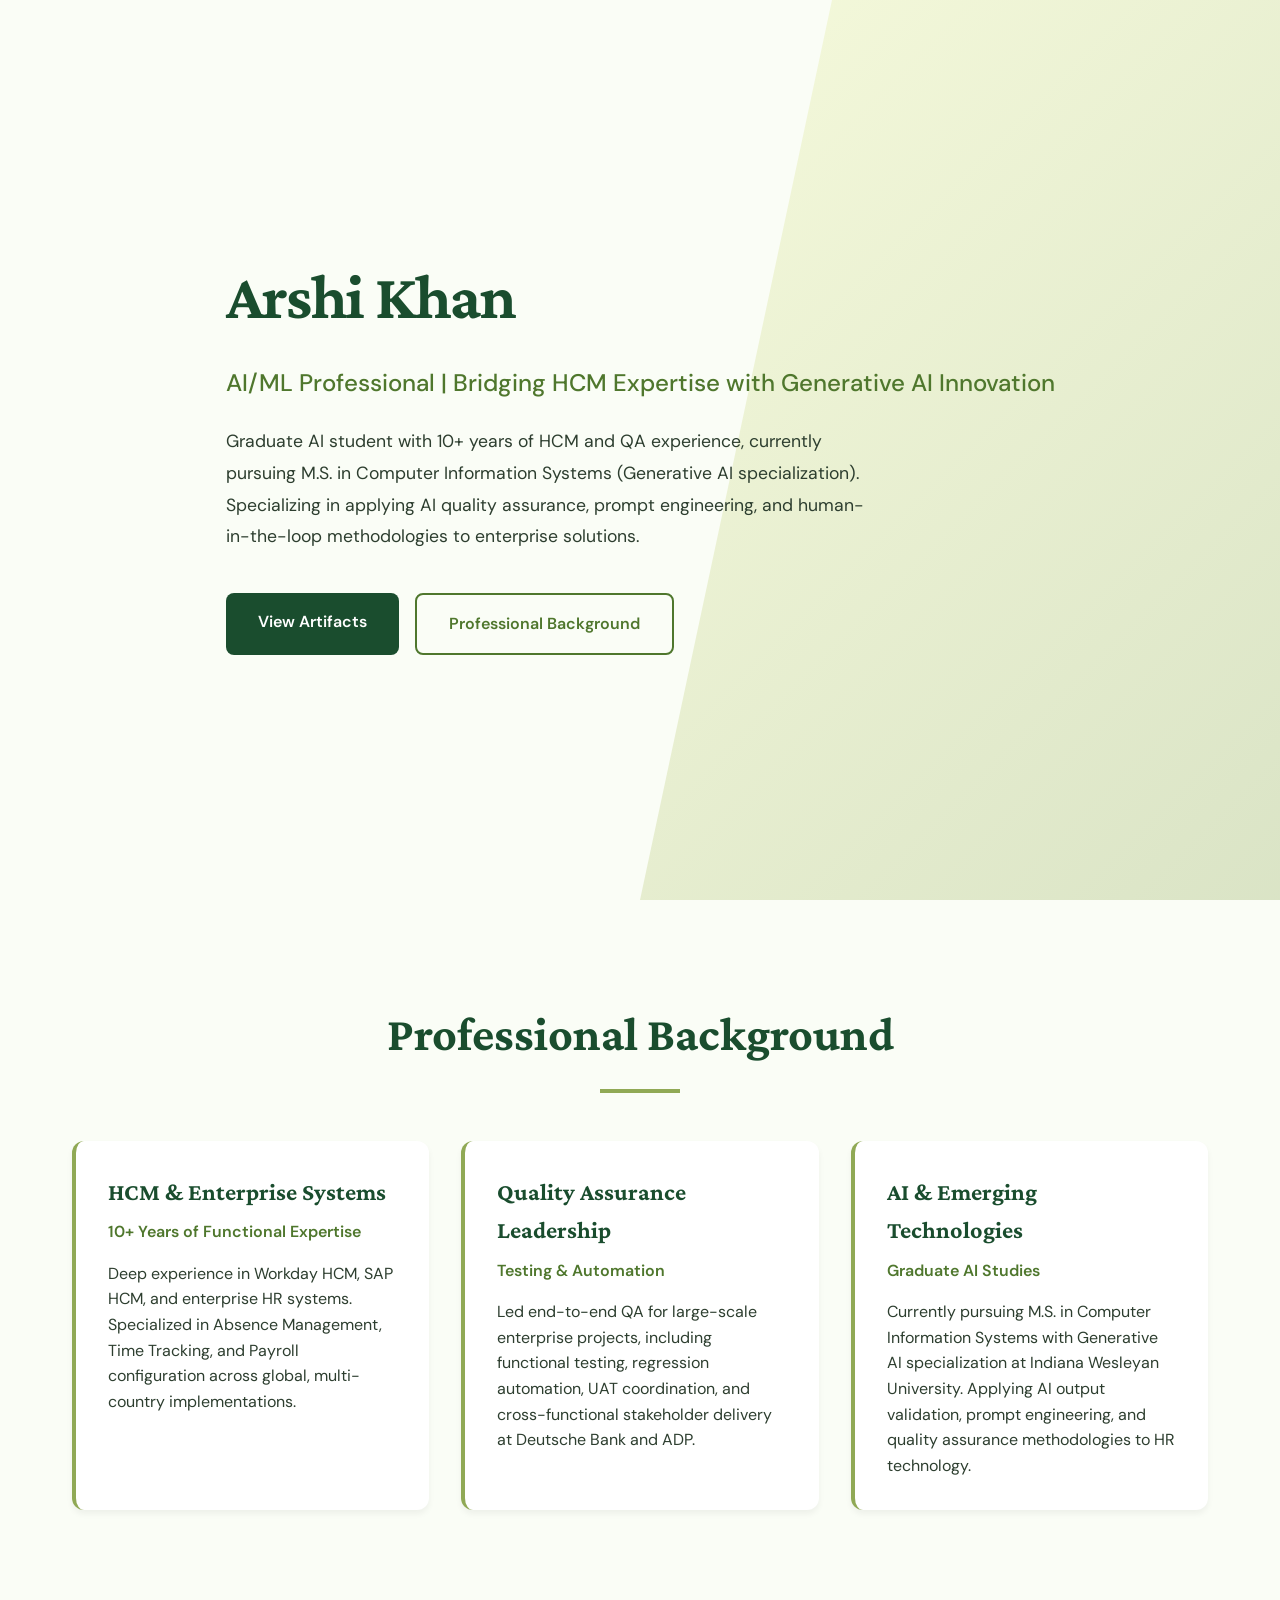
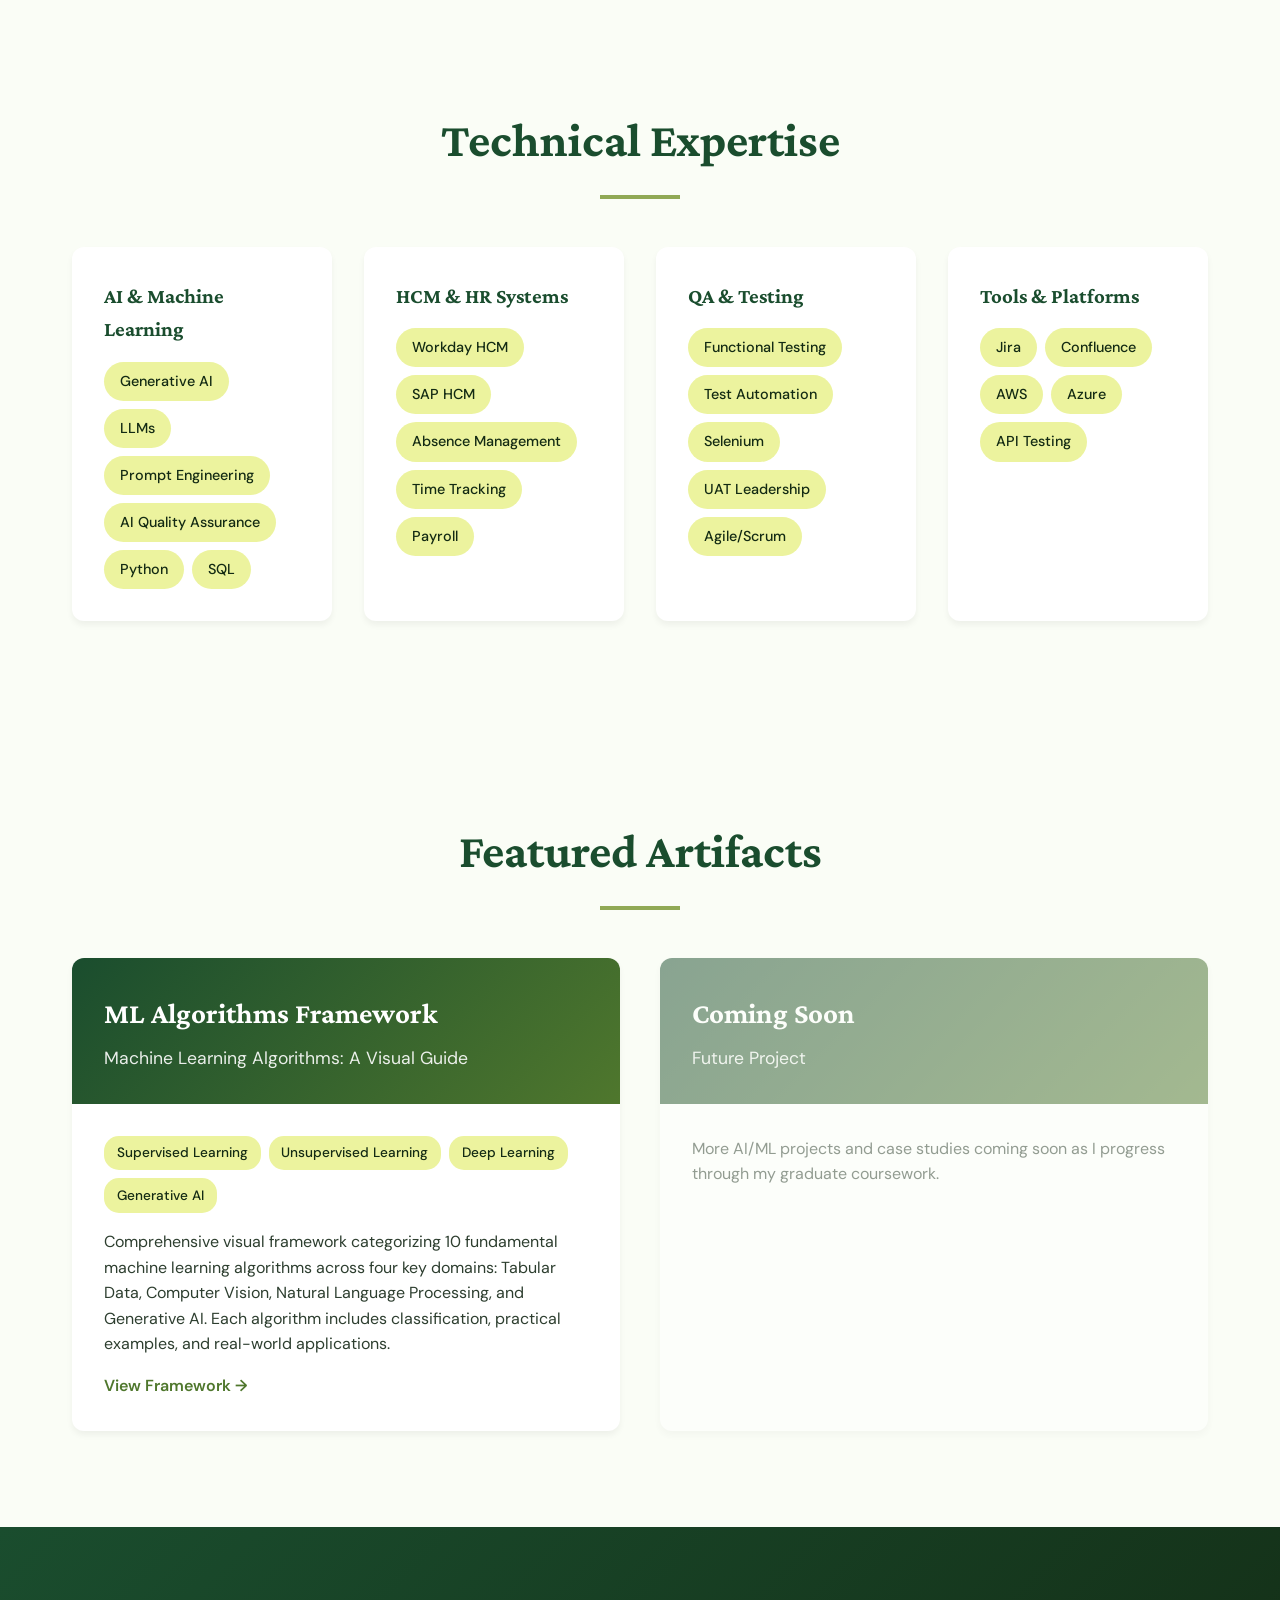
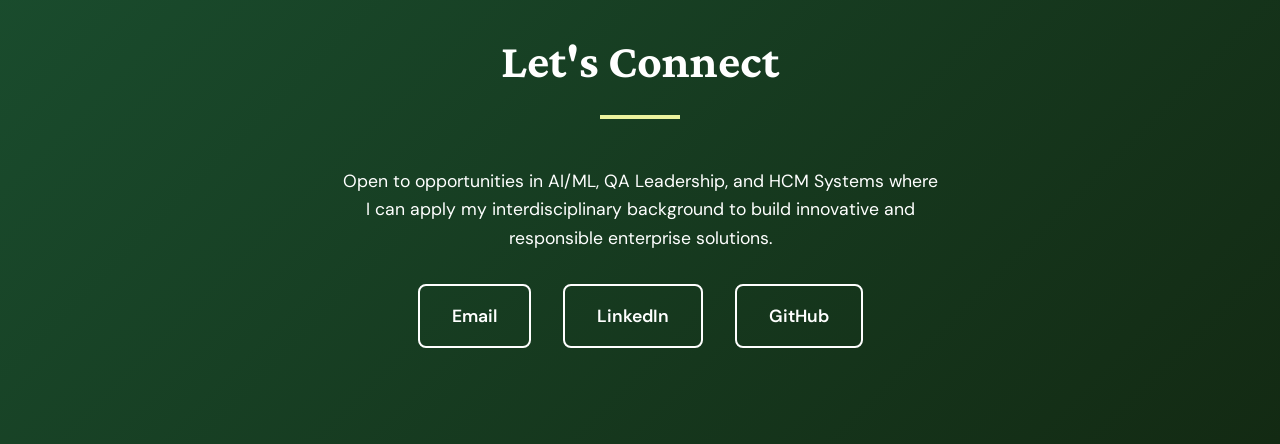
==== index.html @ 98764f80 "Add files via upload" ====
<!DOCTYPE html>
<html lang="en">
<head>
    <meta charset="UTF-8">
    <meta name="viewport" content="width=device-width, initial-scale=1.0">
    <title>Arshi Khan - AI/ML Portfolio</title>
    <link href="https://fonts.googleapis.com/css2?family=Crimson+Pro:wght@400;600;700&family=DM+Sans:wght@400;500;700&display=swap" rel="stylesheet">
    <style>
        * {
            margin: 0;
            padding: 0;
            box-sizing: border-box;
        }

        :root {
            --primary: #1a4d2e;
            --secondary: #4f772d;
            --accent: #90a955;
            --light: #ecf39e;
            --dark: #132a13;
            --text: #2d3e2f;
            --bg: #fafdf6;
        }

        body {
            font-family: 'DM Sans', sans-serif;
            background: var(--bg);
            color: var(--text);
            line-height: 1.6;
        }

        .container {
            max-width: 1200px;
            margin: 0 auto;
            padding: 0 2rem;
        }

        /* Hero Section */
        .hero {
            min-height: 100vh;
            display: flex;
            align-items: center;
            position: relative;
            overflow: hidden;
        }

        .hero::before {
            content: '';
            position: absolute;
            top: 0;
            right: 0;
            width: 50%;
            height: 100%;
            background: linear-gradient(135deg, var(--light) 0%, var(--accent) 100%);
            opacity: 0.3;
            z-index: 0;
            clip-path: polygon(30% 0%, 100% 0%, 100% 100%, 0% 100%);
        }

        .hero-content {
            position: relative;
            z-index: 1;
            animation: fadeInUp 1s ease-out;
        }

        @keyframes fadeInUp {
            from {
                opacity: 0;
                transform: translateY(30px);
            }
            to {
                opacity: 1;
                transform: translateY(0);
            }
        }

        h1 {
            font-family: 'Crimson Pro', serif;
            font-size: 4rem;
            font-weight: 700;
            color: var(--primary);
            margin-bottom: 1rem;
            letter-spacing: -0.02em;
        }

        .tagline {
            font-size: 1.5rem;
            color: var(--secondary);
            margin-bottom: 1.5rem;
            font-weight: 500;
        }

        .hero-description {
            font-size: 1.1rem;
            max-width: 650px;
            margin-bottom: 2.5rem;
            color: var(--text);
            line-height: 1.8;
        }

        .btn-group {
            display: flex;
            gap: 1rem;
            flex-wrap: wrap;
        }

        .btn {
            padding: 1rem 2rem;
            border: none;
            border-radius: 8px;
            font-size: 1rem;
            font-weight: 600;
            cursor: pointer;
            text-decoration: none;
            display: inline-block;
            transition: all 0.3s ease;
            font-family: 'DM Sans', sans-serif;
        }

        .btn-primary {
            background: var(--primary);
            color: white;
        }

        .btn-primary:hover {
            background: var(--dark);
            transform: translateY(-2px);
            box-shadow: 0 8px 20px rgba(26, 77, 46, 0.3);
        }

        .btn-secondary {
            background: transparent;
            border: 2px solid var(--secondary);
            color: var(--secondary);
        }

        .btn-secondary:hover {
            background: var(--secondary);
            color: white;
            transform: translateY(-2px);
        }

        /* Section Styles */
        section {
            padding: 6rem 0;
            animation: fadeIn 0.8s ease-out;
        }

        @keyframes fadeIn {
            from { opacity: 0; }
            to { opacity: 1; }
        }

        h2 {
            font-family: 'Crimson Pro', serif;
            font-size: 3rem;
            color: var(--primary);
            margin-bottom: 3rem;
            text-align: center;
            position: relative;
        }

        h2::after {
            content: '';
            display: block;
            width: 80px;
            height: 4px;
            background: var(--accent);
            margin: 1rem auto 0;
        }

        /* Professional Background */
        .background-grid {
            display: grid;
            grid-template-columns: repeat(auto-fit, minmax(300px, 1fr));
            gap: 2rem;
            margin-top: 3rem;
        }

        .background-card {
            background: white;
            padding: 2rem;
            border-radius: 12px;
            border-left: 4px solid var(--accent);
            transition: all 0.3s ease;
            box-shadow: 0 4px 6px rgba(0,0,0,0.05);
        }

        .background-card:hover {
            transform: translateY(-5px);
            box-shadow: 0 12px 24px rgba(0,0,0,0.1);
        }

        .background-card h3 {
            font-family: 'Crimson Pro', serif;
            font-size: 1.5rem;
            color: var(--primary);
            margin-bottom: 0.5rem;
        }

        .background-card .subtitle {
            color: var(--secondary);
            font-weight: 600;
            margin-bottom: 1rem;
        }

        /* Technical Expertise */
        .skills-container {
            display: grid;
            grid-template-columns: repeat(auto-fit, minmax(250px, 1fr));
            gap: 2rem;
            margin-top: 3rem;
        }

        .skill-category {
            background: white;
            padding: 2rem;
            border-radius: 12px;
            box-shadow: 0 4px 6px rgba(0,0,0,0.05);
        }

        .skill-category h4 {
            font-family: 'Crimson Pro', serif;
            color: var(--primary);
            font-size: 1.3rem;
            margin-bottom: 1rem;
        }

        .skill-tags {
            display: flex;
            flex-wrap: wrap;
            gap: 0.5rem;
        }

        .skill-tag {
            background: var(--light);
            color: var(--dark);
            padding: 0.5rem 1rem;
            border-radius: 20px;
            font-size: 0.9rem;
            font-weight: 500;
        }

        /* Featured Artifacts */
        .artifacts-grid {
            display: grid;
            grid-template-columns: repeat(auto-fit, minmax(350px, 1fr));
            gap: 2.5rem;
            margin-top: 3rem;
        }

        .artifact-card {
            background: white;
            border-radius: 12px;
            overflow: hidden;
            box-shadow: 0 4px 6px rgba(0,0,0,0.05);
            transition: all 0.3s ease;
        }

        .artifact-card:hover {
            transform: translateY(-8px);
            box-shadow: 0 16px 32px rgba(0,0,0,0.15);
        }

        .artifact-header {
            background: linear-gradient(135deg, var(--primary), var(--secondary));
            padding: 2rem;
            color: white;
        }

        .artifact-header h3 {
            font-family: 'Crimson Pro', serif;
            font-size: 1.8rem;
            margin-bottom: 0.5rem;
        }

        .artifact-subtitle {
            opacity: 0.9;
            font-size: 1.1rem;
        }

        .artifact-body {
            padding: 2rem;
        }

        .artifact-meta {
            display: flex;
            flex-wrap: wrap;
            gap: 0.5rem;
            margin-bottom: 1rem;
        }

        .meta-tag {
            background: var(--light);
            padding: 0.4rem 0.8rem;
            border-radius: 15px;
            font-size: 0.85rem;
            color: var(--dark);
            font-weight: 500;
        }

        .artifact-link {
            display: inline-block;
            margin-top: 1rem;
            color: var(--secondary);
            text-decoration: none;
            font-weight: 600;
            transition: all 0.3s ease;
        }

        .artifact-link:hover {
            color: var(--primary);
            transform: translateX(5px);
        }

        /* Contact Section */
        .contact {
            background: linear-gradient(135deg, var(--primary), var(--dark));
            color: white;
            text-align: center;
        }

        .contact h2 {
            color: white;
        }

        .contact h2::after {
            background: var(--light);
        }

        .contact-links {
            display: flex;
            justify-content: center;
            gap: 2rem;
            margin-top: 2rem;
            flex-wrap: wrap;
        }

        .contact-link {
            color: white;
            text-decoration: none;
            font-size: 1.1rem;
            padding: 1rem 2rem;
            border: 2px solid white;
            border-radius: 8px;
            transition: all 0.3s ease;
            font-weight: 600;
        }

        .contact-link:hover {
            background: white;
            color: var(--primary);
            transform: translateY(-3px);
        }

        /* Responsive */
        @media (max-width: 768px) {
            h1 {
                font-size: 2.5rem;
            }

            .tagline {
                font-size: 1.2rem;
            }

            h2 {
                font-size: 2rem;
            }

            .artifacts-grid {
                grid-template-columns: 1fr;
            }
        }

        /* Smooth scroll */
        html {
            scroll-behavior: smooth;
        }
    </style>
</head>
<body>
    <!-- Hero Section -->
    <section class="hero">
        <div class="container">
            <div class="hero-content">
                <h1>Arshi Khan</h1>
                <p class="tagline">AI/ML Professional | Bridging HCM Expertise with Generative AI Innovation</p>
                <p class="hero-description">
                    Graduate AI student with 10+ years of HCM and QA experience, currently pursuing M.S. in Computer Information Systems (Generative AI specialization). Specializing in applying AI quality assurance, prompt engineering, and human-in-the-loop methodologies to enterprise solutions.
                </p>
                <div class="btn-group">
                    <a href="#artifacts" class="btn btn-primary">View Artifacts</a>
                    <a href="#background" class="btn btn-secondary">Professional Background</a>
                </div>
            </div>
        </div>
    </section>

    <!-- Professional Background -->
    <section id="background">
        <div class="container">
            <h2>Professional Background</h2>
            <div class="background-grid">
                <div class="background-card">
                    <h3>HCM & Enterprise Systems</h3>
                    <p class="subtitle">10+ Years of Functional Expertise</p>
                    <p>Deep experience in Workday HCM, SAP HCM, and enterprise HR systems. Specialized in Absence Management, Time Tracking, and Payroll configuration across global, multi-country implementations.</p>
                </div>

                <div class="background-card">
                    <h3>Quality Assurance Leadership</h3>
                    <p class="subtitle">Testing & Automation</p>
                    <p>Led end-to-end QA for large-scale enterprise projects, including functional testing, regression automation, UAT coordination, and cross-functional stakeholder delivery at Deutsche Bank and ADP.</p>
                </div>

                <div class="background-card">
                    <h3>AI & Emerging Technologies</h3>
                    <p class="subtitle">Graduate AI Studies</p>
                    <p>Currently pursuing M.S. in Computer Information Systems with Generative AI specialization at Indiana Wesleyan University. Applying AI output validation, prompt engineering, and quality assurance methodologies to HR technology.</p>
                </div>
            </div>
        </div>
    </section>

    <!-- Technical Expertise -->
    <section id="expertise">
        <div class="container">
            <h2>Technical Expertise</h2>
            <div class="skills-container">
                <div class="skill-category">
                    <h4>AI & Machine Learning</h4>
                    <div class="skill-tags">
                        <span class="skill-tag">Generative AI</span>
                        <span class="skill-tag">LLMs</span>
                        <span class="skill-tag">Prompt Engineering</span>
                        <span class="skill-tag">AI Quality Assurance</span>
                        <span class="skill-tag">Python</span>
                        <span class="skill-tag">SQL</span>
                    </div>
                </div>

                <div class="skill-category">
                    <h4>HCM & HR Systems</h4>
                    <div class="skill-tags">
                        <span class="skill-tag">Workday HCM</span>
                        <span class="skill-tag">SAP HCM</span>
                        <span class="skill-tag">Absence Management</span>
                        <span class="skill-tag">Time Tracking</span>
                        <span class="skill-tag">Payroll</span>
                    </div>
                </div>

                <div class="skill-category">
                    <h4>QA & Testing</h4>
                    <div class="skill-tags">
                        <span class="skill-tag">Functional Testing</span>
                        <span class="skill-tag">Test Automation</span>
                        <span class="skill-tag">Selenium</span>
                        <span class="skill-tag">UAT Leadership</span>
                        <span class="skill-tag">Agile/Scrum</span>
                    </div>
                </div>

                <div class="skill-category">
                    <h4>Tools & Platforms</h4>
                    <div class="skill-tags">
                        <span class="skill-tag">Jira</span>
                        <span class="skill-tag">Confluence</span>
                        <span class="skill-tag">AWS</span>
                        <span class="skill-tag">Azure</span>
                        <span class="skill-tag">API Testing</span>
                    </div>
                </div>
            </div>
        </div>
    </section>

    <!-- Featured Artifacts -->
    <section id="artifacts">
        <div class="container">
            <h2>Featured Artifacts</h2>
            <div class="artifacts-grid">
                <div class="artifact-card">
                    <div class="artifact-header">
                        <h3>ML Algorithms Framework</h3>
                        <p class="artifact-subtitle">Machine Learning Algorithms: A Visual Guide</p>
                    </div>
                    <div class="artifact-body">
                        <div class="artifact-meta">
                            <span class="meta-tag">Supervised Learning</span>
                            <span class="meta-tag">Unsupervised Learning</span>
                            <span class="meta-tag">Deep Learning</span>
                            <span class="meta-tag">Generative AI</span>
                        </div>
                        <p>Comprehensive visual framework categorizing 10 fundamental machine learning algorithms across four key domains: Tabular Data, Computer Vision, Natural Language Processing, and Generative AI. Each algorithm includes classification, practical examples, and real-world applications.</p>
                        <a href="ml-algorithms.html" class="artifact-link">View Framework →</a>
                    </div>
                </div>

                <!-- Placeholder for future artifacts -->
                <div class="artifact-card" style="opacity: 0.5;">
                    <div class="artifact-header">
                        <h3>Coming Soon</h3>
                        <p class="artifact-subtitle">Future Project</p>
                    </div>
                    <div class="artifact-body">
                        <p>More AI/ML projects and case studies coming soon as I progress through my graduate coursework.</p>
                    </div>
                </div>
            </div>
        </div>
    </section>

    <!-- Contact -->
    <section class="contact">
        <div class="container">
            <h2>Let's Connect</h2>
            <p style="max-width: 600px; margin: 1rem auto 2rem; font-size: 1.1rem;">
                Open to opportunities in AI/ML, QA Leadership, and HCM Systems where I can apply my interdisciplinary background to build innovative and responsible enterprise solutions.
            </p>
            <div class="contact-links">
                <a href="mailto:arshi.khan1203@gmail.com" class="contact-link">Email</a>
                <a href="https://www.linkedin.com/in/arshi-khan-99bb6b349" target="_blank" class="contact-link">LinkedIn</a>
                <a href="https://github.com/arshi-khan1203" target="_blank" class="contact-link">GitHub</a>
            </div>
        </div>
    </section>
</body>
</html>
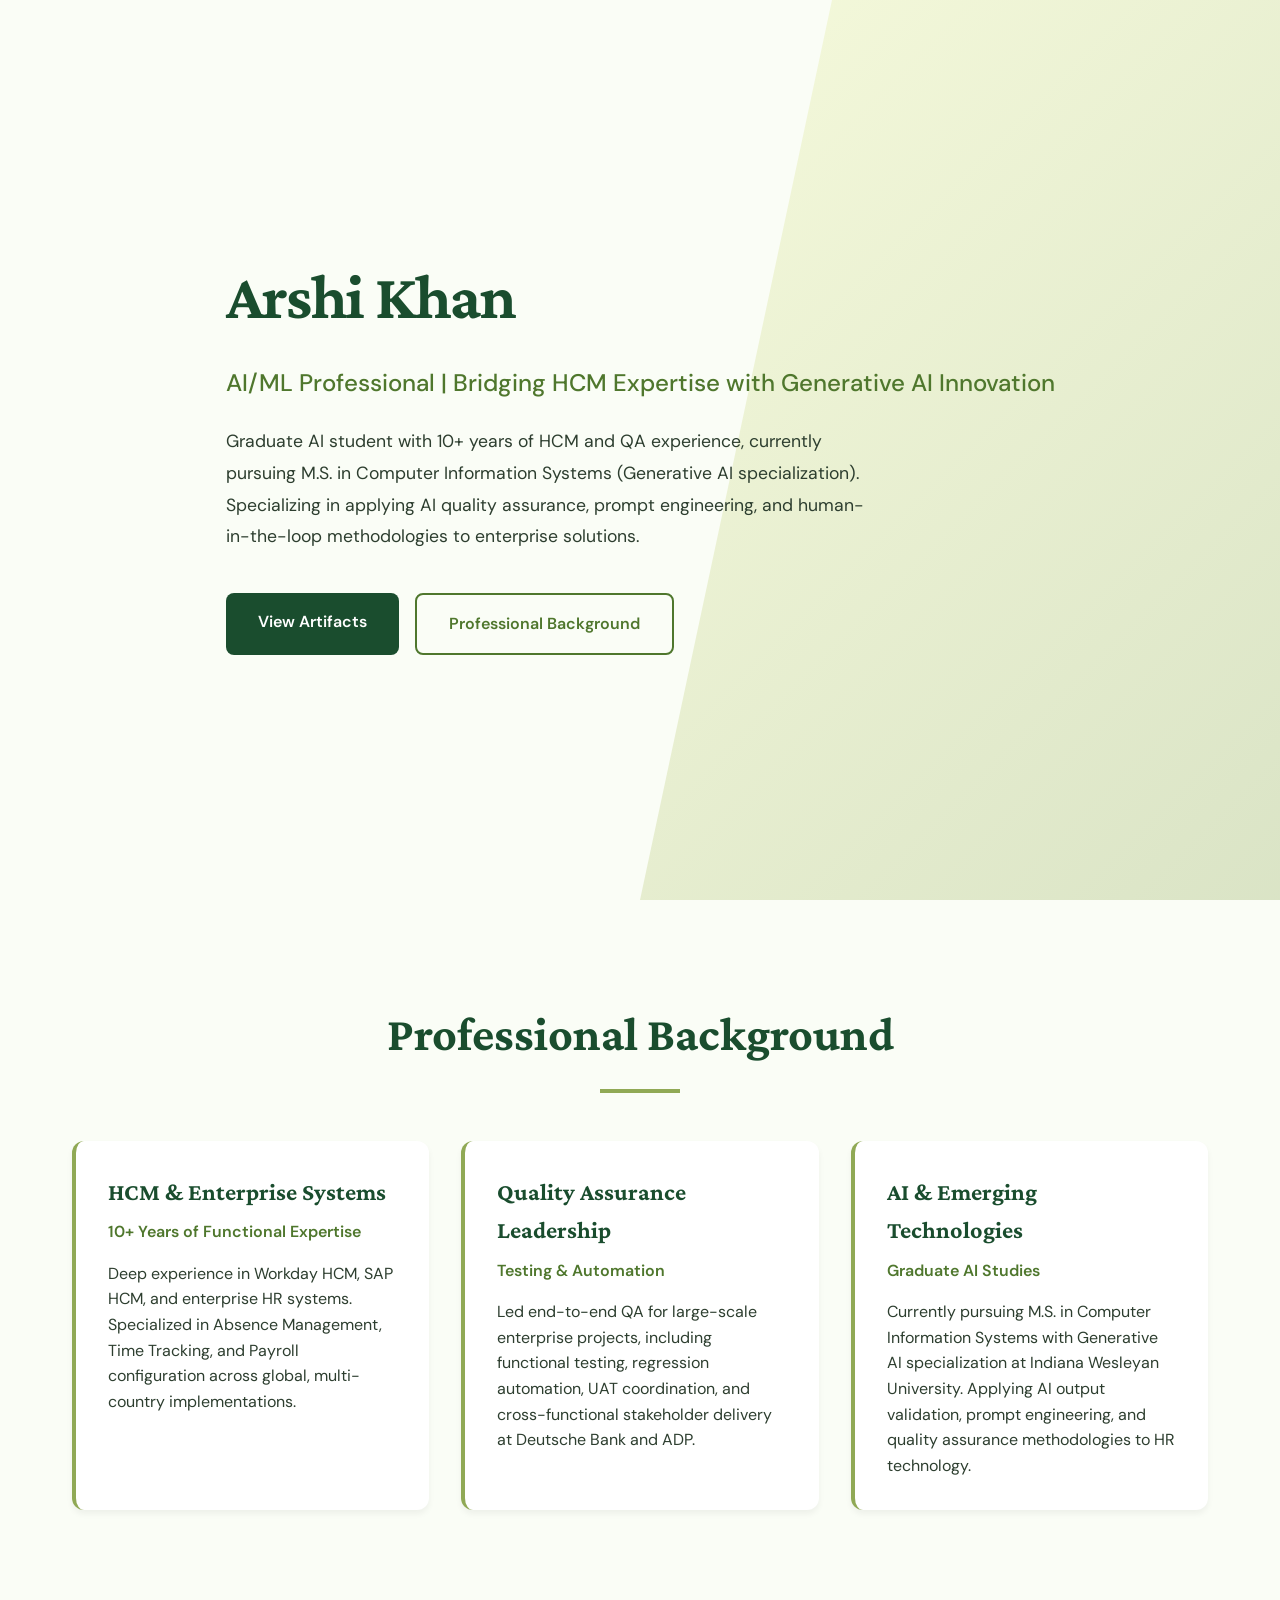
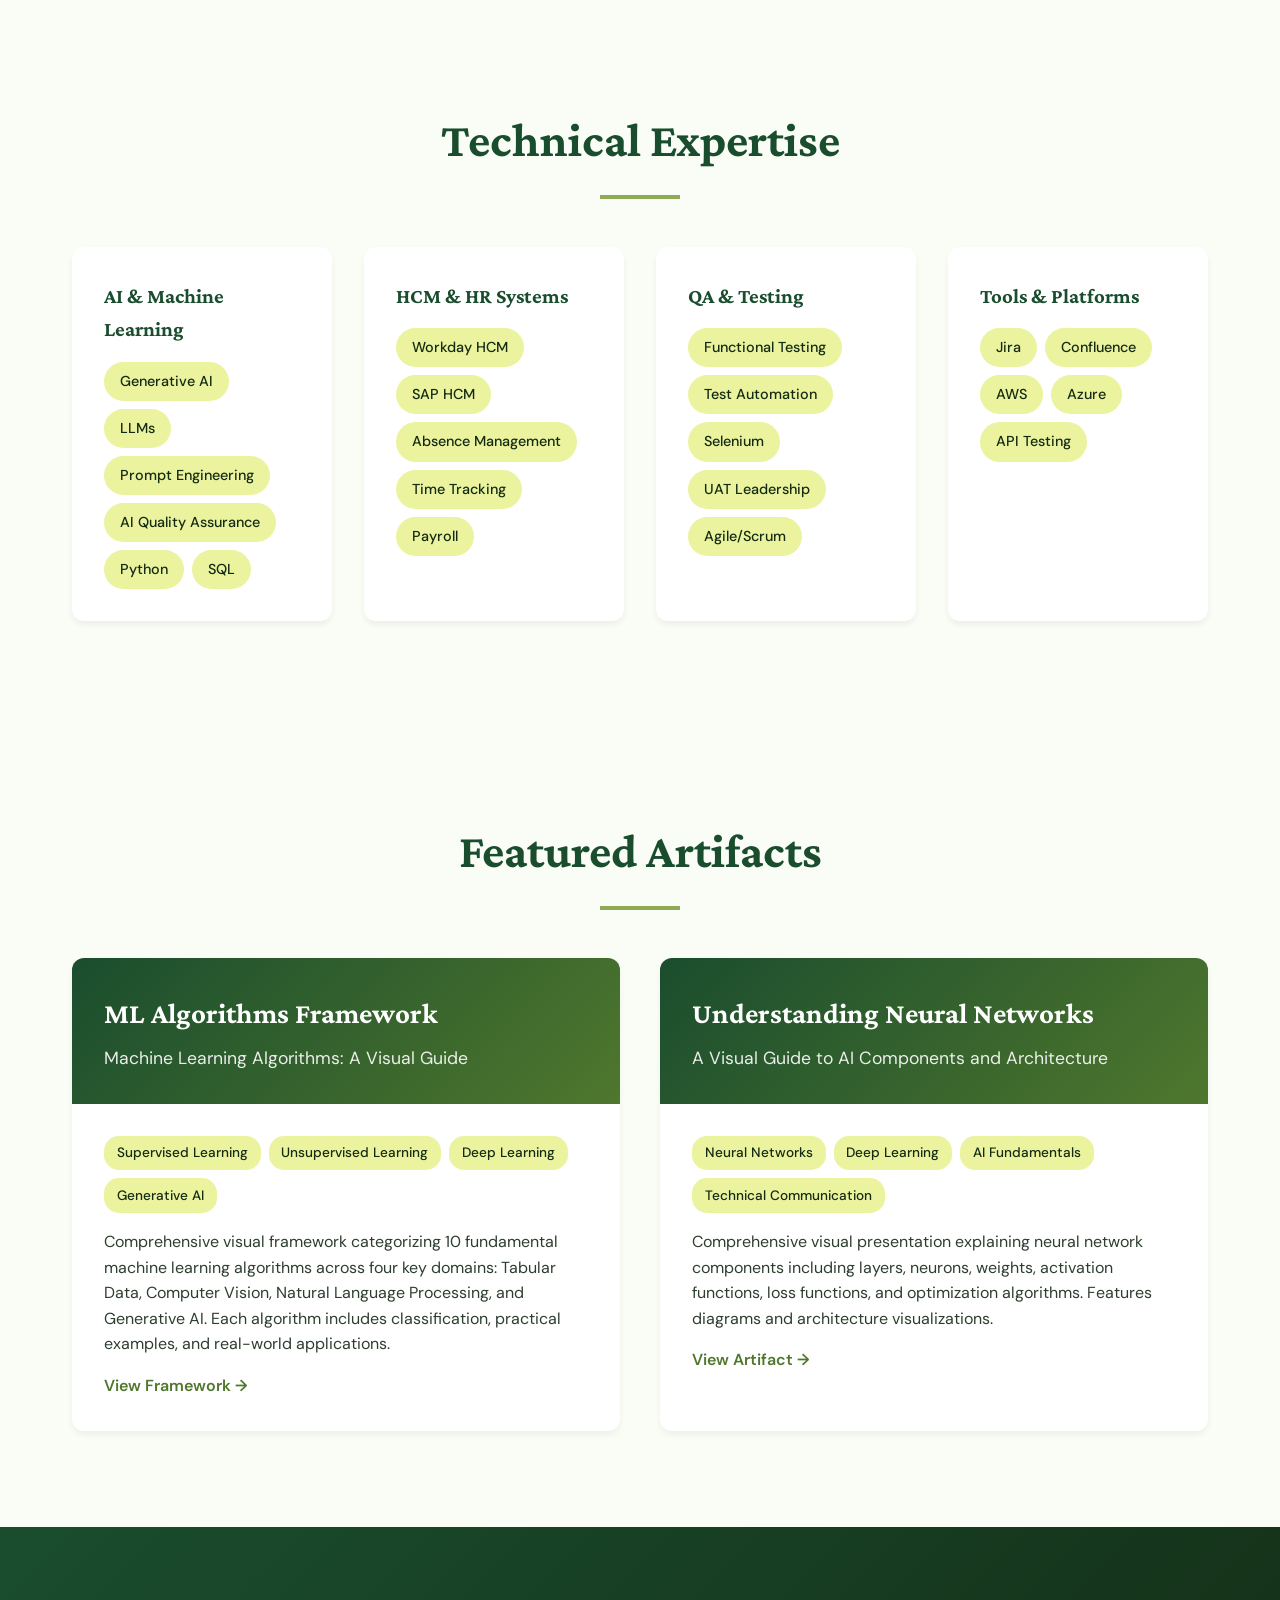
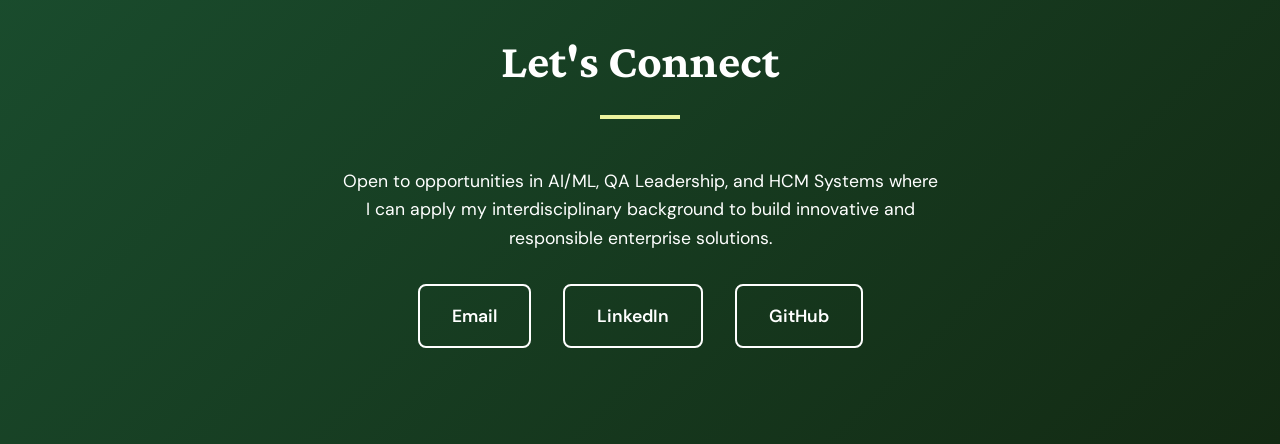
==== commit b63e2b98: "Update index.html" ====
--- a/index.html
+++ b/index.html
@@ -497,16 +497,22 @@
                     </div>
                 </div>
 
-                <!-- Placeholder for future artifacts -->
-                <div class="artifact-card" style="opacity: 0.5;">
-                    <div class="artifact-header">
-                        <h3>Coming Soon</h3>
-                        <p class="artifact-subtitle">Future Project</p>
-                    </div>
-                    <div class="artifact-body">
-                        <p>More AI/ML projects and case studies coming soon as I progress through my graduate coursework.</p>
-                    </div>
-                </div>
+                <div class="artifact-card">
+    <div class="artifact-header">
+        <h3>Understanding Neural Networks</h3>
+        <p class="artifact-subtitle">A Visual Guide to AI Components and Architecture</p>
+    </div>
+    <div class="artifact-body">
+        <div class="artifact-meta">
+            <span class="meta-tag">Neural Networks</span>
+            <span class="meta-tag">Deep Learning</span>
+            <span class="meta-tag">AI Fundamentals</span>
+            <span class="meta-tag">Technical Communication</span>
+        </div>
+        <p>Comprehensive visual presentation explaining neural network components including layers, neurons, weights, activation functions, loss functions, and optimization algorithms. Features diagrams and architecture visualizations.</p>
+        <a href="neural-networks-artifact.html" class="artifact-link">View Artifact →</a>
+    </div>
+</div>
             </div>
         </div>
     </section>
@@ -526,4 +532,4 @@
         </div>
     </section>
 </body>
-</html>+</html>
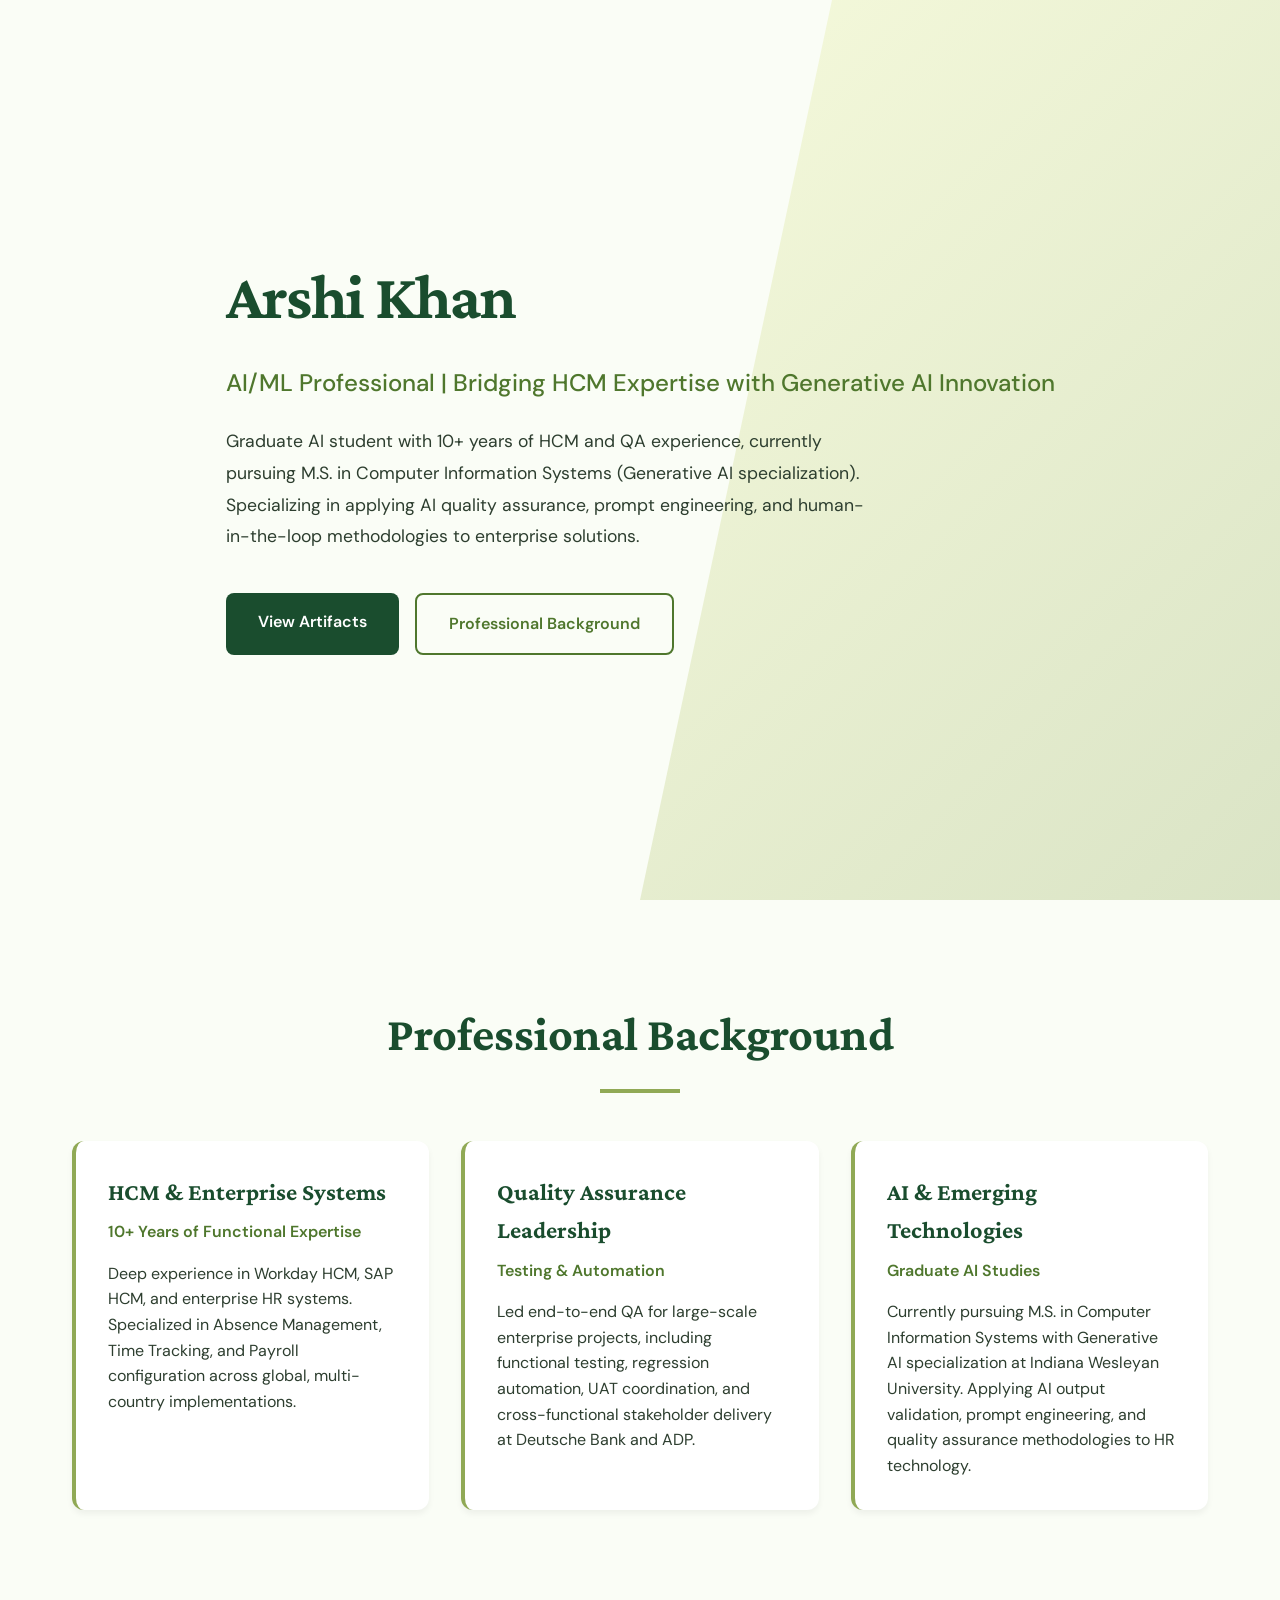
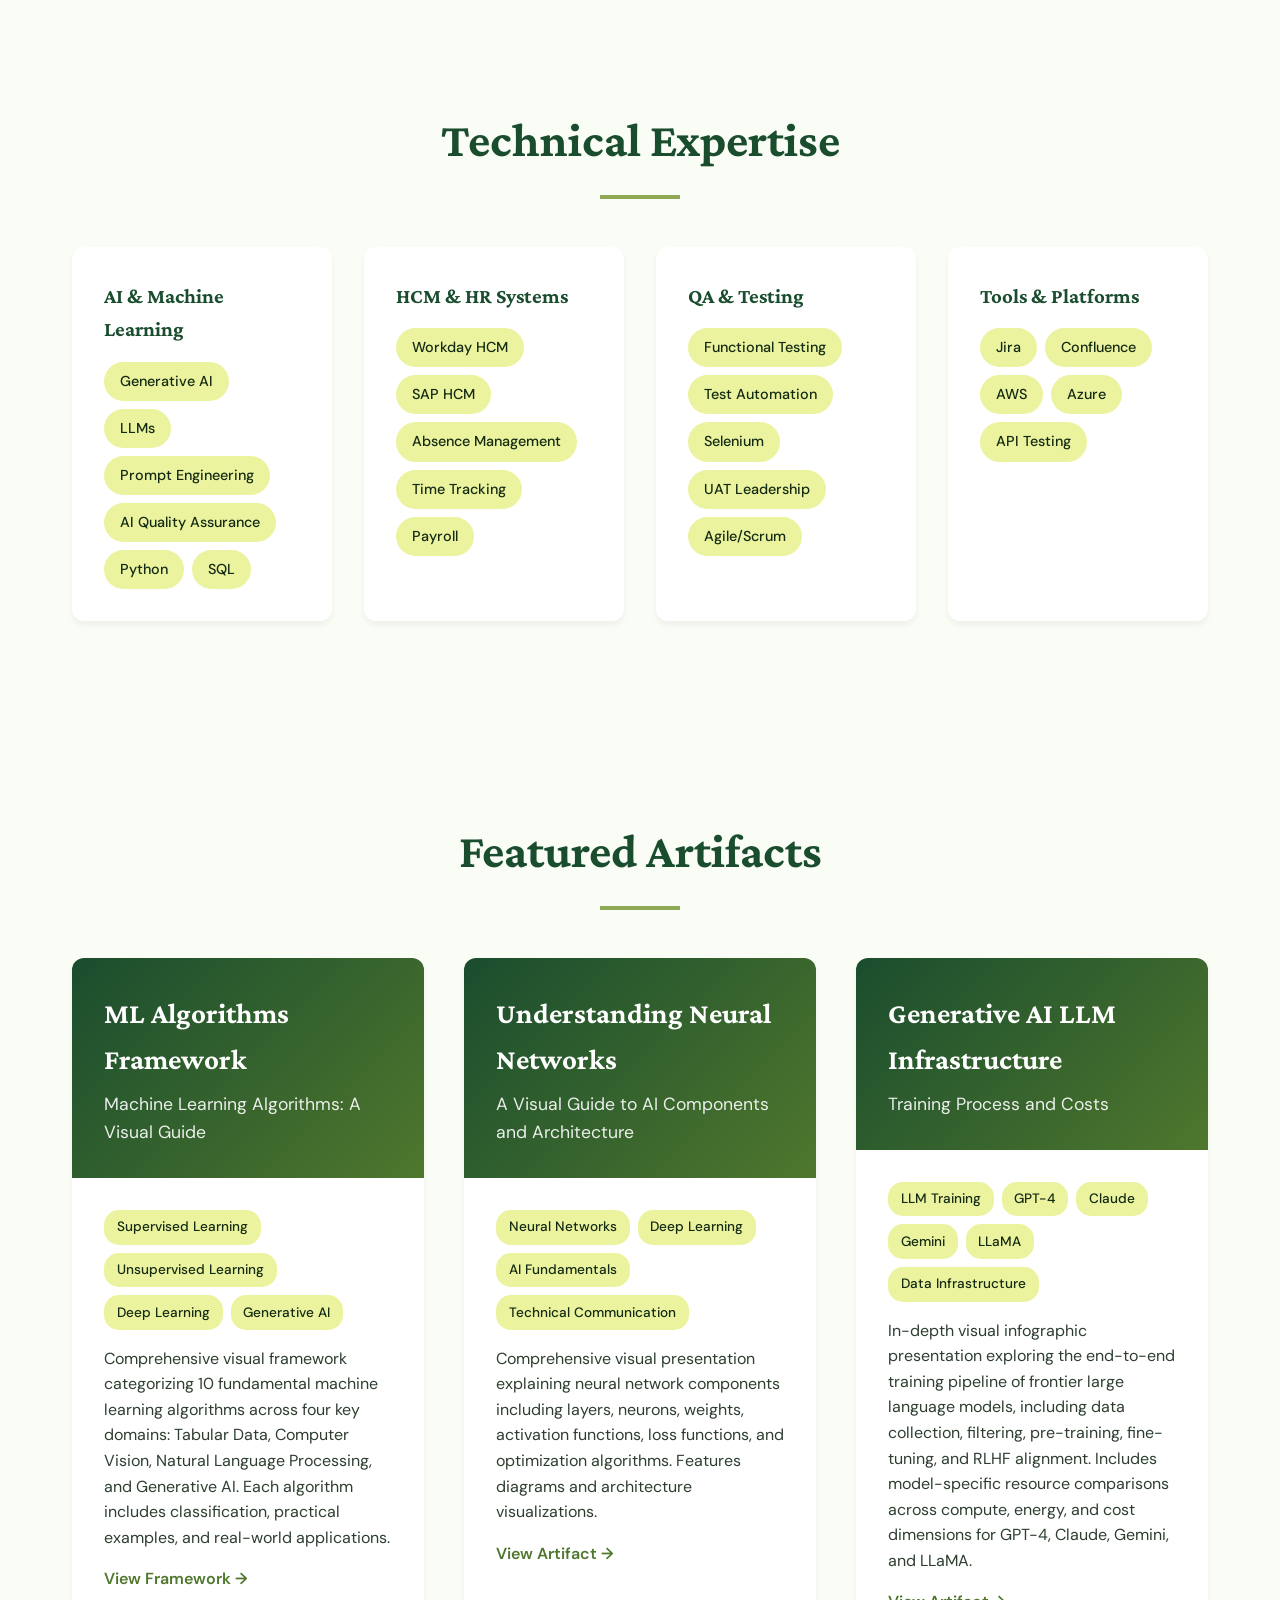
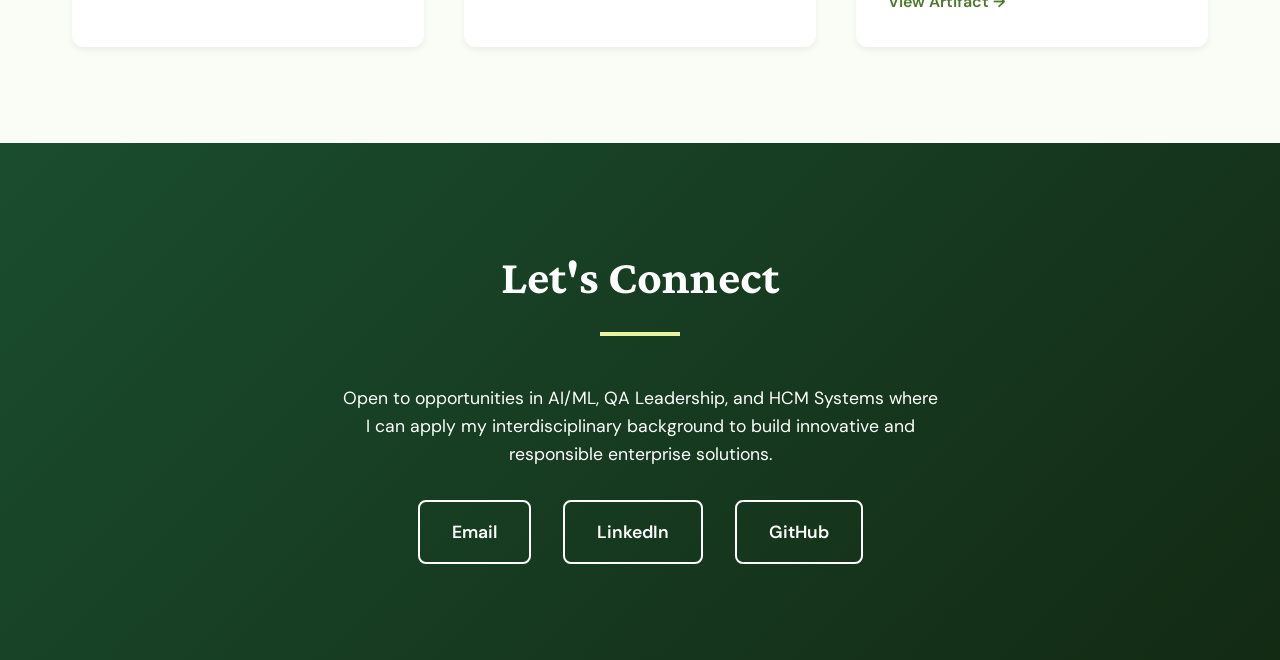
==== commit 8e925780: "Add files via upload" ====
--- a/index.html
+++ b/index.html
@@ -64,14 +64,8 @@
         }
 
         @keyframes fadeInUp {
-            from {
-                opacity: 0;
-                transform: translateY(30px);
-            }
-            to {
-                opacity: 1;
-                transform: translateY(0);
-            }
+            from { opacity: 0; transform: translateY(30px); }
+            to { opacity: 1; transform: translateY(0); }
         }
 
         h1 {
@@ -355,30 +349,17 @@
 
         /* Responsive */
         @media (max-width: 768px) {
-            h1 {
-                font-size: 2.5rem;
-            }
-
-            .tagline {
-                font-size: 1.2rem;
-            }
-
-            h2 {
-                font-size: 2rem;
-            }
-
-            .artifacts-grid {
-                grid-template-columns: 1fr;
-            }
-        }
-
-        /* Smooth scroll */
-        html {
-            scroll-behavior: smooth;
-        }
+            h1 { font-size: 2.5rem; }
+            .tagline { font-size: 1.2rem; }
+            h2 { font-size: 2rem; }
+            .artifacts-grid { grid-template-columns: 1fr; }
+        }
+
+        html { scroll-behavior: smooth; }
     </style>
 </head>
 <body>
+
     <!-- Hero Section -->
     <section class="hero">
         <div class="container">
@@ -402,19 +383,17 @@
             <h2>Professional Background</h2>
             <div class="background-grid">
                 <div class="background-card">
-                    <h3>HCM & Enterprise Systems</h3>
+                    <h3>HCM &amp; Enterprise Systems</h3>
                     <p class="subtitle">10+ Years of Functional Expertise</p>
                     <p>Deep experience in Workday HCM, SAP HCM, and enterprise HR systems. Specialized in Absence Management, Time Tracking, and Payroll configuration across global, multi-country implementations.</p>
                 </div>
-
                 <div class="background-card">
                     <h3>Quality Assurance Leadership</h3>
-                    <p class="subtitle">Testing & Automation</p>
+                    <p class="subtitle">Testing &amp; Automation</p>
                     <p>Led end-to-end QA for large-scale enterprise projects, including functional testing, regression automation, UAT coordination, and cross-functional stakeholder delivery at Deutsche Bank and ADP.</p>
                 </div>
-
                 <div class="background-card">
-                    <h3>AI & Emerging Technologies</h3>
+                    <h3>AI &amp; Emerging Technologies</h3>
                     <p class="subtitle">Graduate AI Studies</p>
                     <p>Currently pursuing M.S. in Computer Information Systems with Generative AI specialization at Indiana Wesleyan University. Applying AI output validation, prompt engineering, and quality assurance methodologies to HR technology.</p>
                 </div>
@@ -428,7 +407,7 @@
             <h2>Technical Expertise</h2>
             <div class="skills-container">
                 <div class="skill-category">
-                    <h4>AI & Machine Learning</h4>
+                    <h4>AI &amp; Machine Learning</h4>
                     <div class="skill-tags">
                         <span class="skill-tag">Generative AI</span>
                         <span class="skill-tag">LLMs</span>
@@ -438,9 +417,8 @@
                         <span class="skill-tag">SQL</span>
                     </div>
                 </div>
-
                 <div class="skill-category">
-                    <h4>HCM & HR Systems</h4>
+                    <h4>HCM &amp; HR Systems</h4>
                     <div class="skill-tags">
                         <span class="skill-tag">Workday HCM</span>
                         <span class="skill-tag">SAP HCM</span>
@@ -449,9 +427,8 @@
                         <span class="skill-tag">Payroll</span>
                     </div>
                 </div>
-
                 <div class="skill-category">
-                    <h4>QA & Testing</h4>
+                    <h4>QA &amp; Testing</h4>
                     <div class="skill-tags">
                         <span class="skill-tag">Functional Testing</span>
                         <span class="skill-tag">Test Automation</span>
@@ -460,9 +437,8 @@
                         <span class="skill-tag">Agile/Scrum</span>
                     </div>
                 </div>
-
                 <div class="skill-category">
-                    <h4>Tools & Platforms</h4>
+                    <h4>Tools &amp; Platforms</h4>
                     <div class="skill-tags">
                         <span class="skill-tag">Jira</span>
                         <span class="skill-tag">Confluence</span>
@@ -480,6 +456,8 @@
         <div class="container">
             <h2>Featured Artifacts</h2>
             <div class="artifacts-grid">
+
+                <!-- Artifact 1 -->
                 <div class="artifact-card">
                     <div class="artifact-header">
                         <h3>ML Algorithms Framework</h3>
@@ -493,26 +471,48 @@
                             <span class="meta-tag">Generative AI</span>
                         </div>
                         <p>Comprehensive visual framework categorizing 10 fundamental machine learning algorithms across four key domains: Tabular Data, Computer Vision, Natural Language Processing, and Generative AI. Each algorithm includes classification, practical examples, and real-world applications.</p>
-                        <a href="ml-algorithms.html" class="artifact-link">View Framework →</a>
-                    </div>
-                </div>
-
+                        <a href="ml-algorithms.html" class="artifact-link">View Framework &rarr;</a>
+                    </div>
+                </div>
+
+                <!-- Artifact 2 -->
                 <div class="artifact-card">
-    <div class="artifact-header">
-        <h3>Understanding Neural Networks</h3>
-        <p class="artifact-subtitle">A Visual Guide to AI Components and Architecture</p>
-    </div>
-    <div class="artifact-body">
-        <div class="artifact-meta">
-            <span class="meta-tag">Neural Networks</span>
-            <span class="meta-tag">Deep Learning</span>
-            <span class="meta-tag">AI Fundamentals</span>
-            <span class="meta-tag">Technical Communication</span>
-        </div>
-        <p>Comprehensive visual presentation explaining neural network components including layers, neurons, weights, activation functions, loss functions, and optimization algorithms. Features diagrams and architecture visualizations.</p>
-        <a href="neural-networks-artifact.html" class="artifact-link">View Artifact →</a>
-    </div>
-</div>
+                    <div class="artifact-header">
+                        <h3>Understanding Neural Networks</h3>
+                        <p class="artifact-subtitle">A Visual Guide to AI Components and Architecture</p>
+                    </div>
+                    <div class="artifact-body">
+                        <div class="artifact-meta">
+                            <span class="meta-tag">Neural Networks</span>
+                            <span class="meta-tag">Deep Learning</span>
+                            <span class="meta-tag">AI Fundamentals</span>
+                            <span class="meta-tag">Technical Communication</span>
+                        </div>
+                        <p>Comprehensive visual presentation explaining neural network components including layers, neurons, weights, activation functions, loss functions, and optimization algorithms. Features diagrams and architecture visualizations.</p>
+                        <a href="neural-networks-artifact.html" class="artifact-link">View Artifact &rarr;</a>
+                    </div>
+                </div>
+
+                <!-- Artifact 3 - NEW -->
+                <div class="artifact-card">
+                    <div class="artifact-header">
+                        <h3>Generative AI LLM Infrastructure</h3>
+                        <p class="artifact-subtitle">Training Process and Costs</p>
+                    </div>
+                    <div class="artifact-body">
+                        <div class="artifact-meta">
+                            <span class="meta-tag">LLM Training</span>
+                            <span class="meta-tag">GPT-4</span>
+                            <span class="meta-tag">Claude</span>
+                            <span class="meta-tag">Gemini</span>
+                            <span class="meta-tag">LLaMA</span>
+                            <span class="meta-tag">Data Infrastructure</span>
+                        </div>
+                        <p>In-depth visual infographic presentation exploring the end-to-end training pipeline of frontier large language models, including data collection, filtering, pre-training, fine-tuning, and RLHF alignment. Includes model-specific resource comparisons across compute, energy, and cost dimensions for GPT-4, Claude, Gemini, and LLaMA.</p>
+                        <a href="Assignment_3.4_Gen AI_LLM_Training.html" class="artifact-link">View Artifact &rarr;</a>
+                    </div>
+                </div>
+
             </div>
         </div>
     </section>
@@ -531,5 +531,6 @@
             </div>
         </div>
     </section>
+
 </body>
 </html>
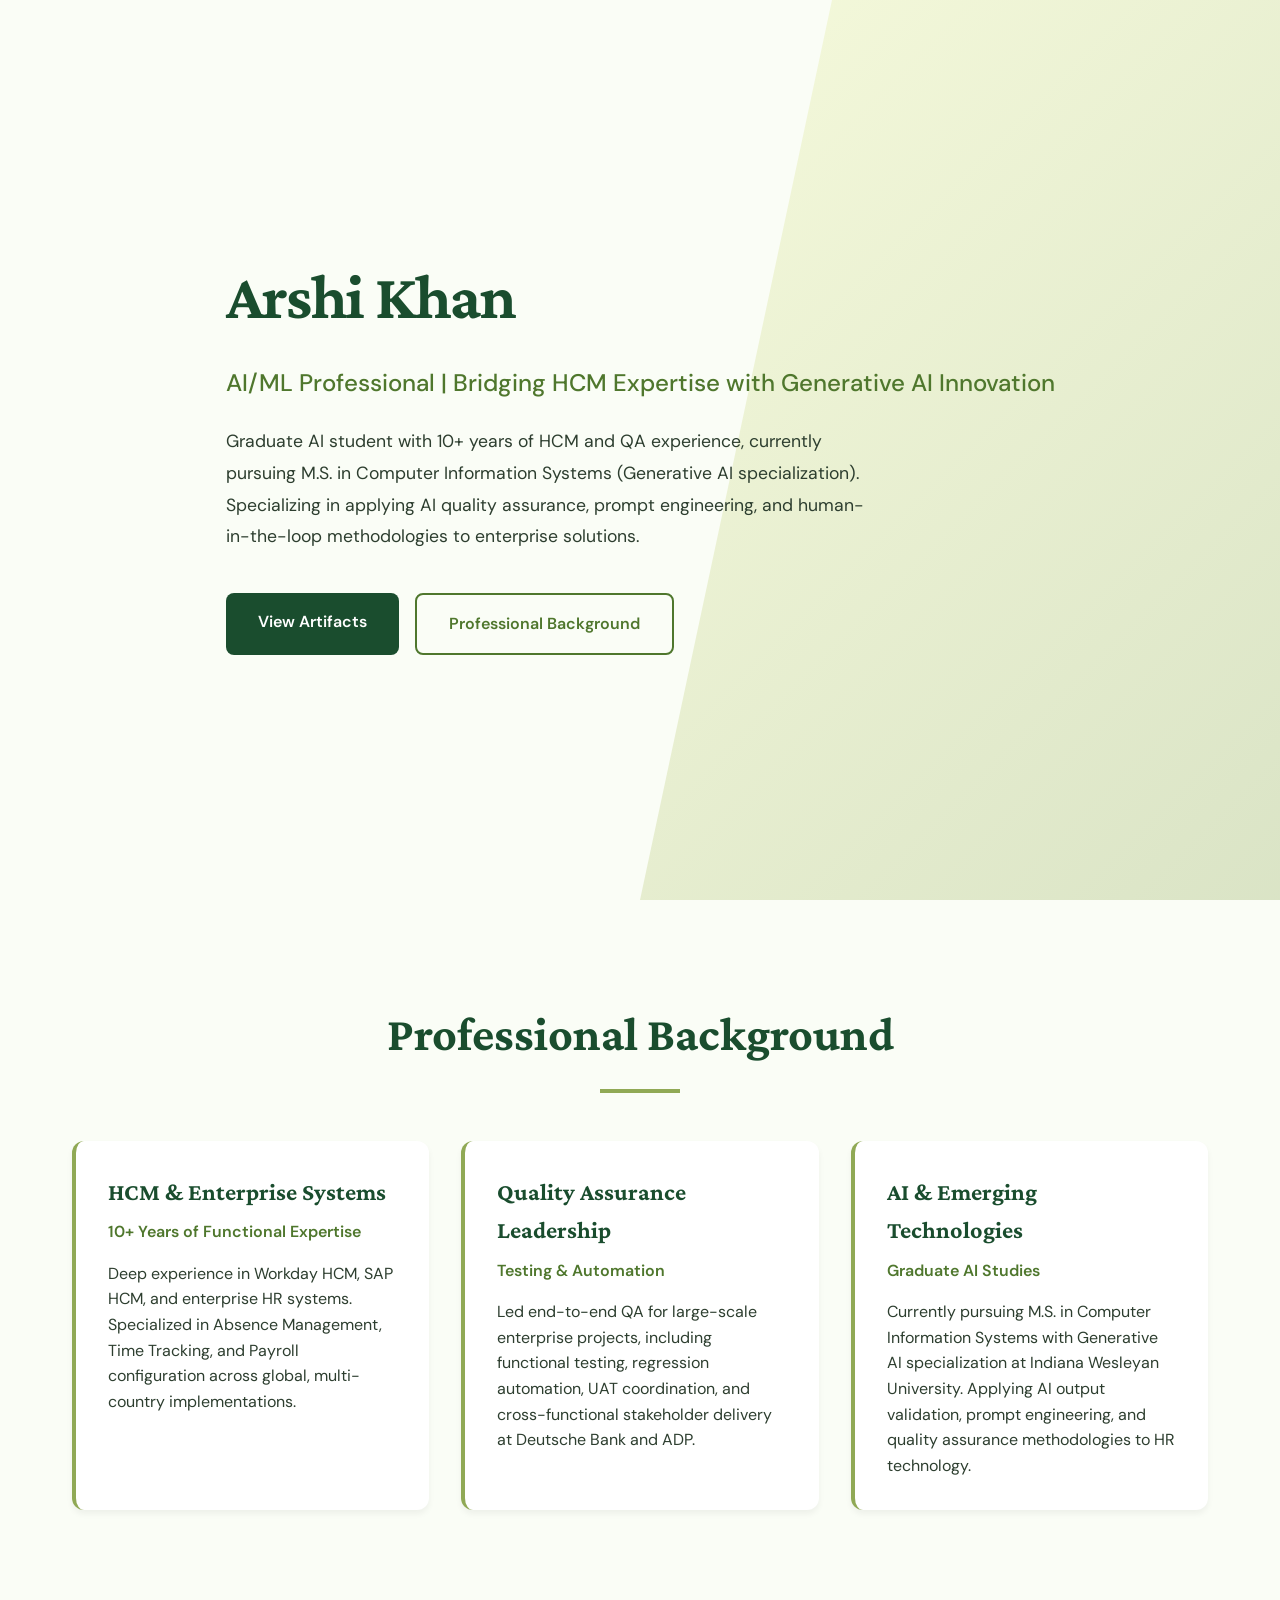
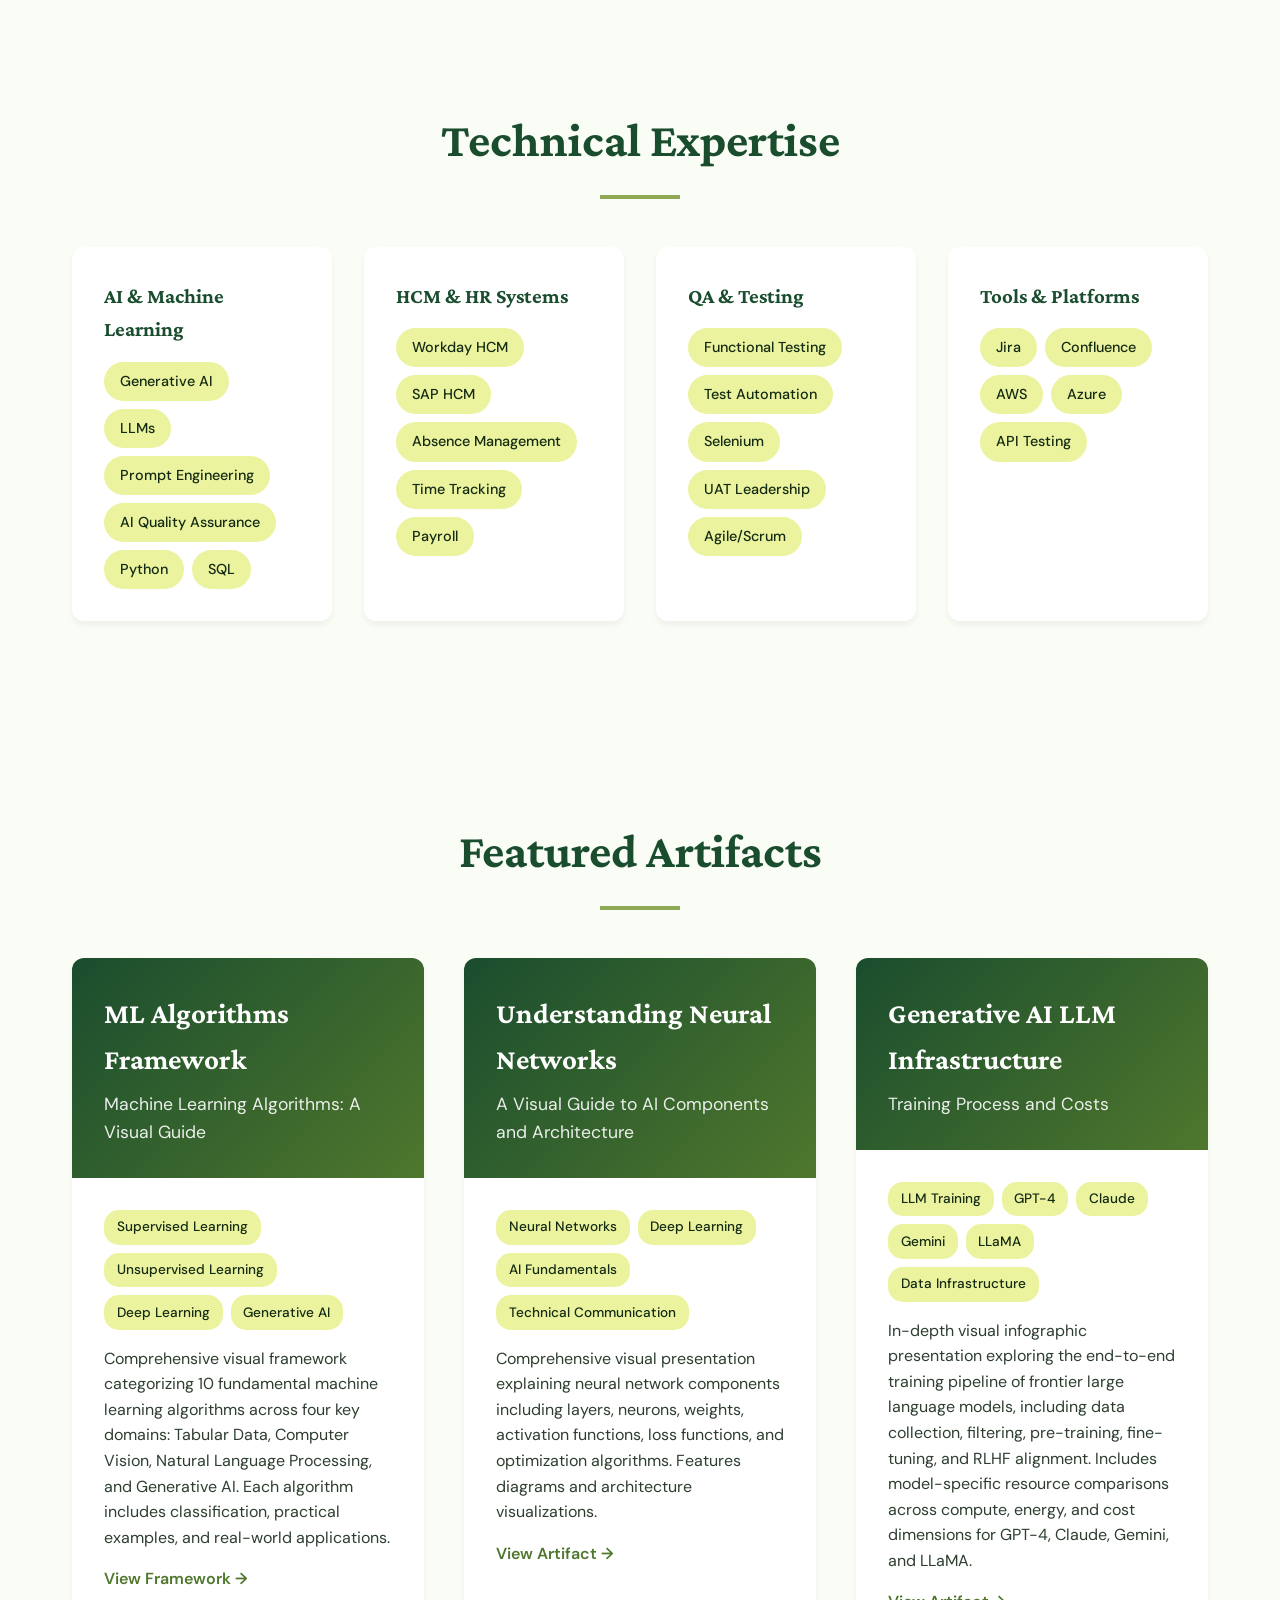
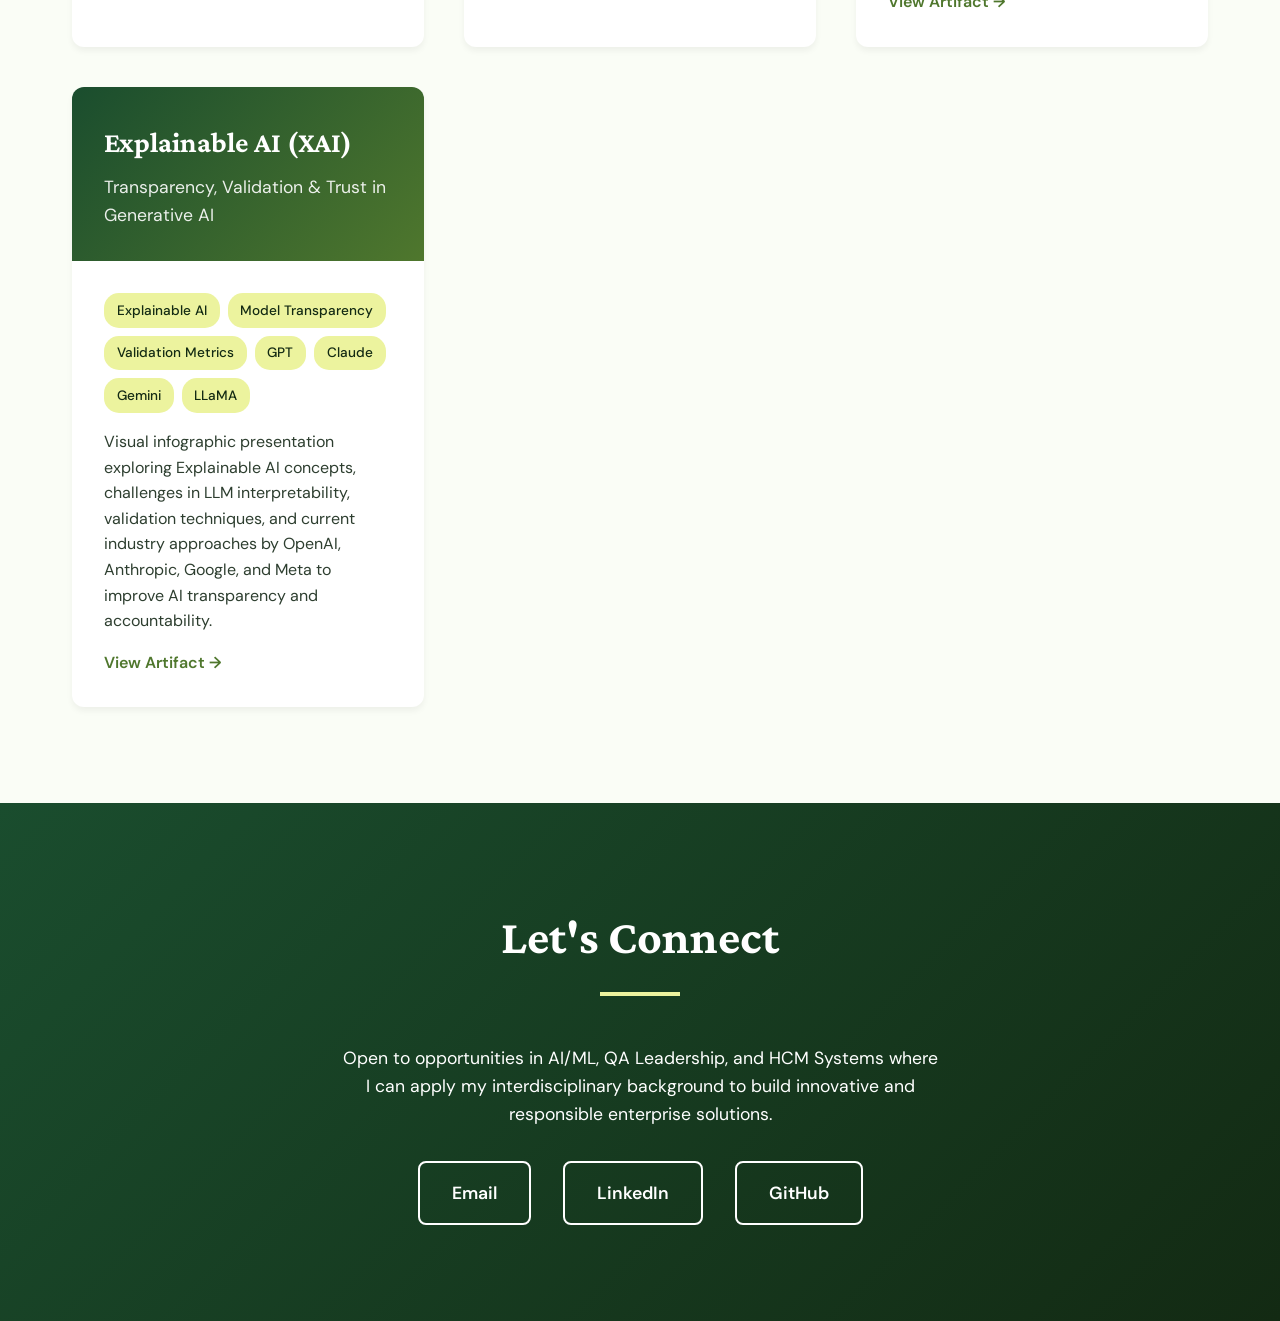
==== commit 625f5400: "Add files via upload" ====
--- a/index.html
+++ b/index.html
@@ -493,7 +493,7 @@
                     </div>
                 </div>
 
-                <!-- Artifact 3 - NEW -->
+                <!-- Artifact 3 -->
                 <div class="artifact-card">
                     <div class="artifact-header">
                         <h3>Generative AI LLM Infrastructure</h3>
@@ -510,6 +510,27 @@
                         </div>
                         <p>In-depth visual infographic presentation exploring the end-to-end training pipeline of frontier large language models, including data collection, filtering, pre-training, fine-tuning, and RLHF alignment. Includes model-specific resource comparisons across compute, energy, and cost dimensions for GPT-4, Claude, Gemini, and LLaMA.</p>
                         <a href="Assignment_3.4_Gen AI_LLM_Training.html" class="artifact-link">View Artifact &rarr;</a>
+                    </div>
+                </div>
+
+                <!-- Artifact 4 -->
+                <div class="artifact-card">
+                    <div class="artifact-header">
+                        <h3>Explainable AI (XAI)</h3>
+                        <p class="artifact-subtitle">Transparency, Validation &amp; Trust in Generative AI</p>
+                    </div>
+                    <div class="artifact-body">
+                        <div class="artifact-meta">
+                            <span class="meta-tag">Explainable AI</span>
+                            <span class="meta-tag">Model Transparency</span>
+                            <span class="meta-tag">Validation Metrics</span>
+                            <span class="meta-tag">GPT</span>
+                            <span class="meta-tag">Claude</span>
+                            <span class="meta-tag">Gemini</span>
+                            <span class="meta-tag">LLaMA</span>
+                        </div>
+                        <p>Visual infographic presentation exploring Explainable AI concepts, challenges in LLM interpretability, validation techniques, and current industry approaches by OpenAI, Anthropic, Google, and Meta to improve AI transparency and accountability.</p>
+                        <a href="xai-artifact.html" class="artifact-link">View Artifact &rarr;</a>
                     </div>
                 </div>
 
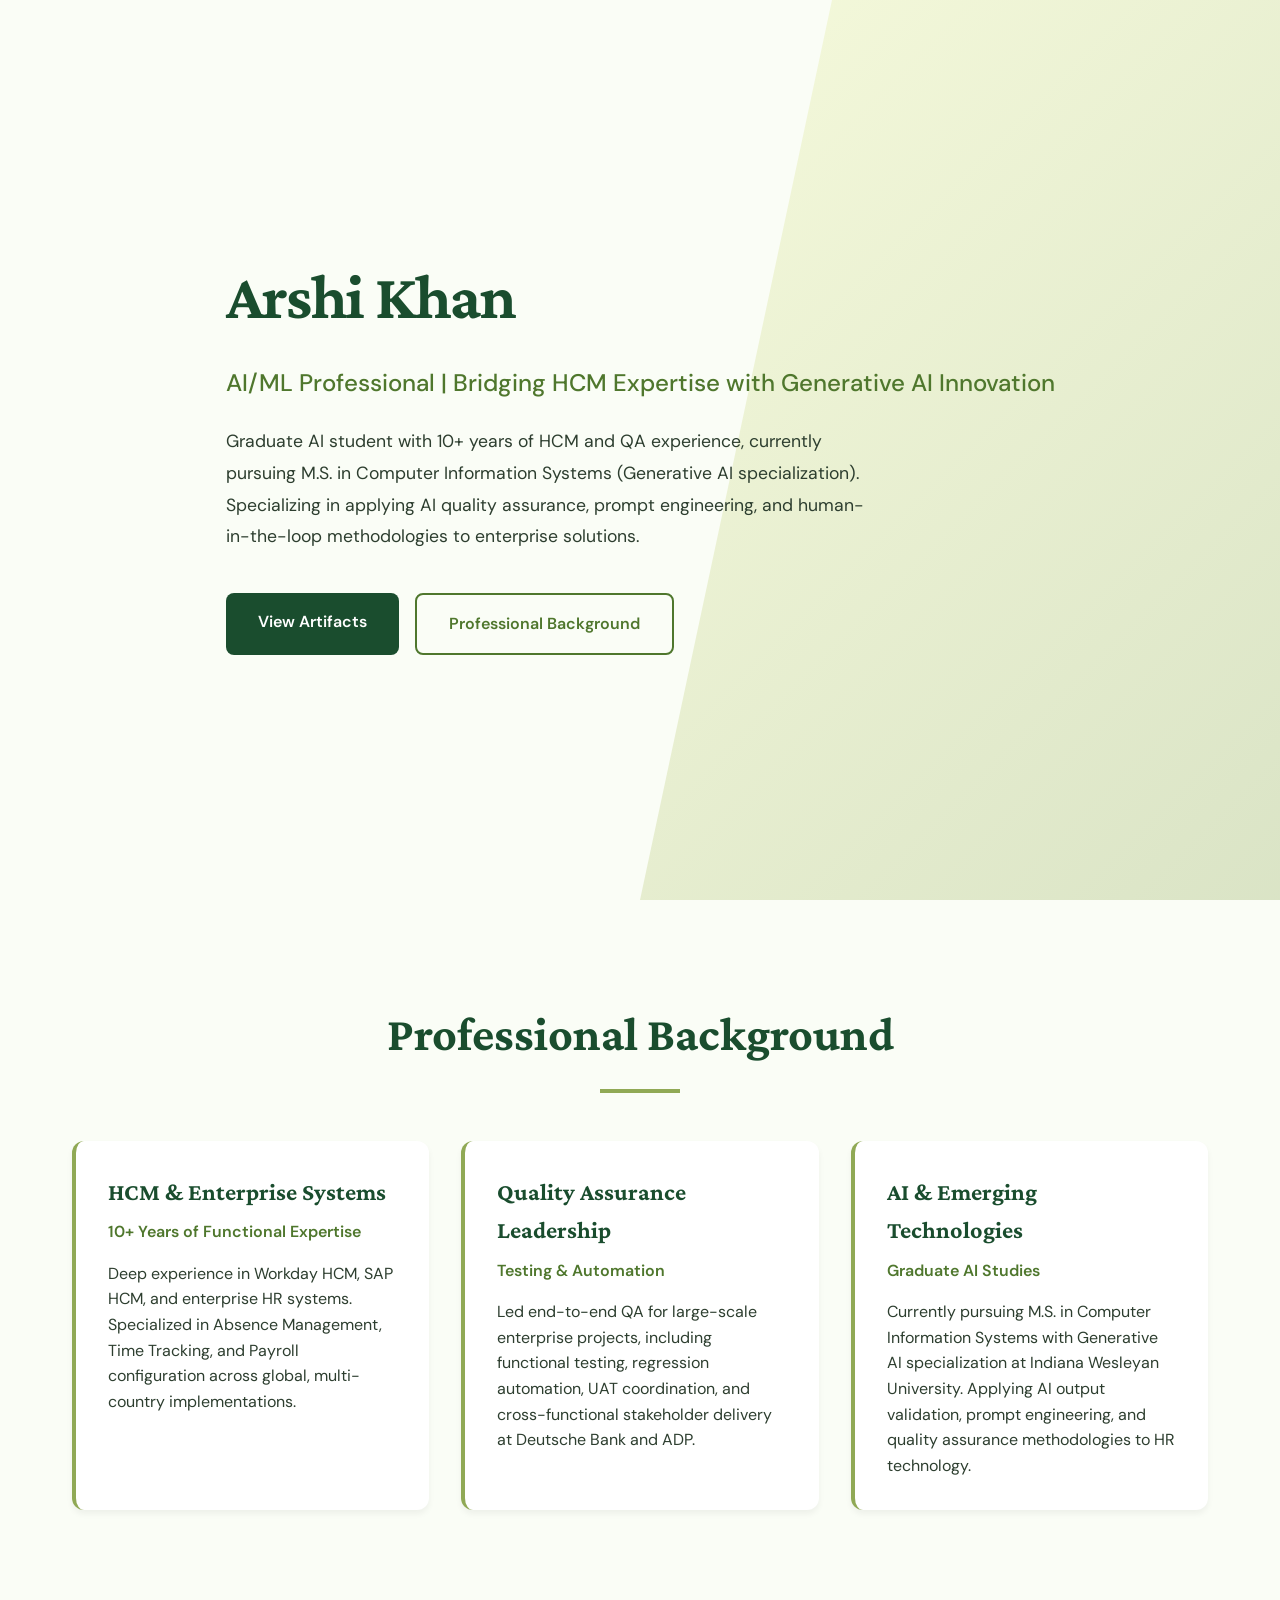
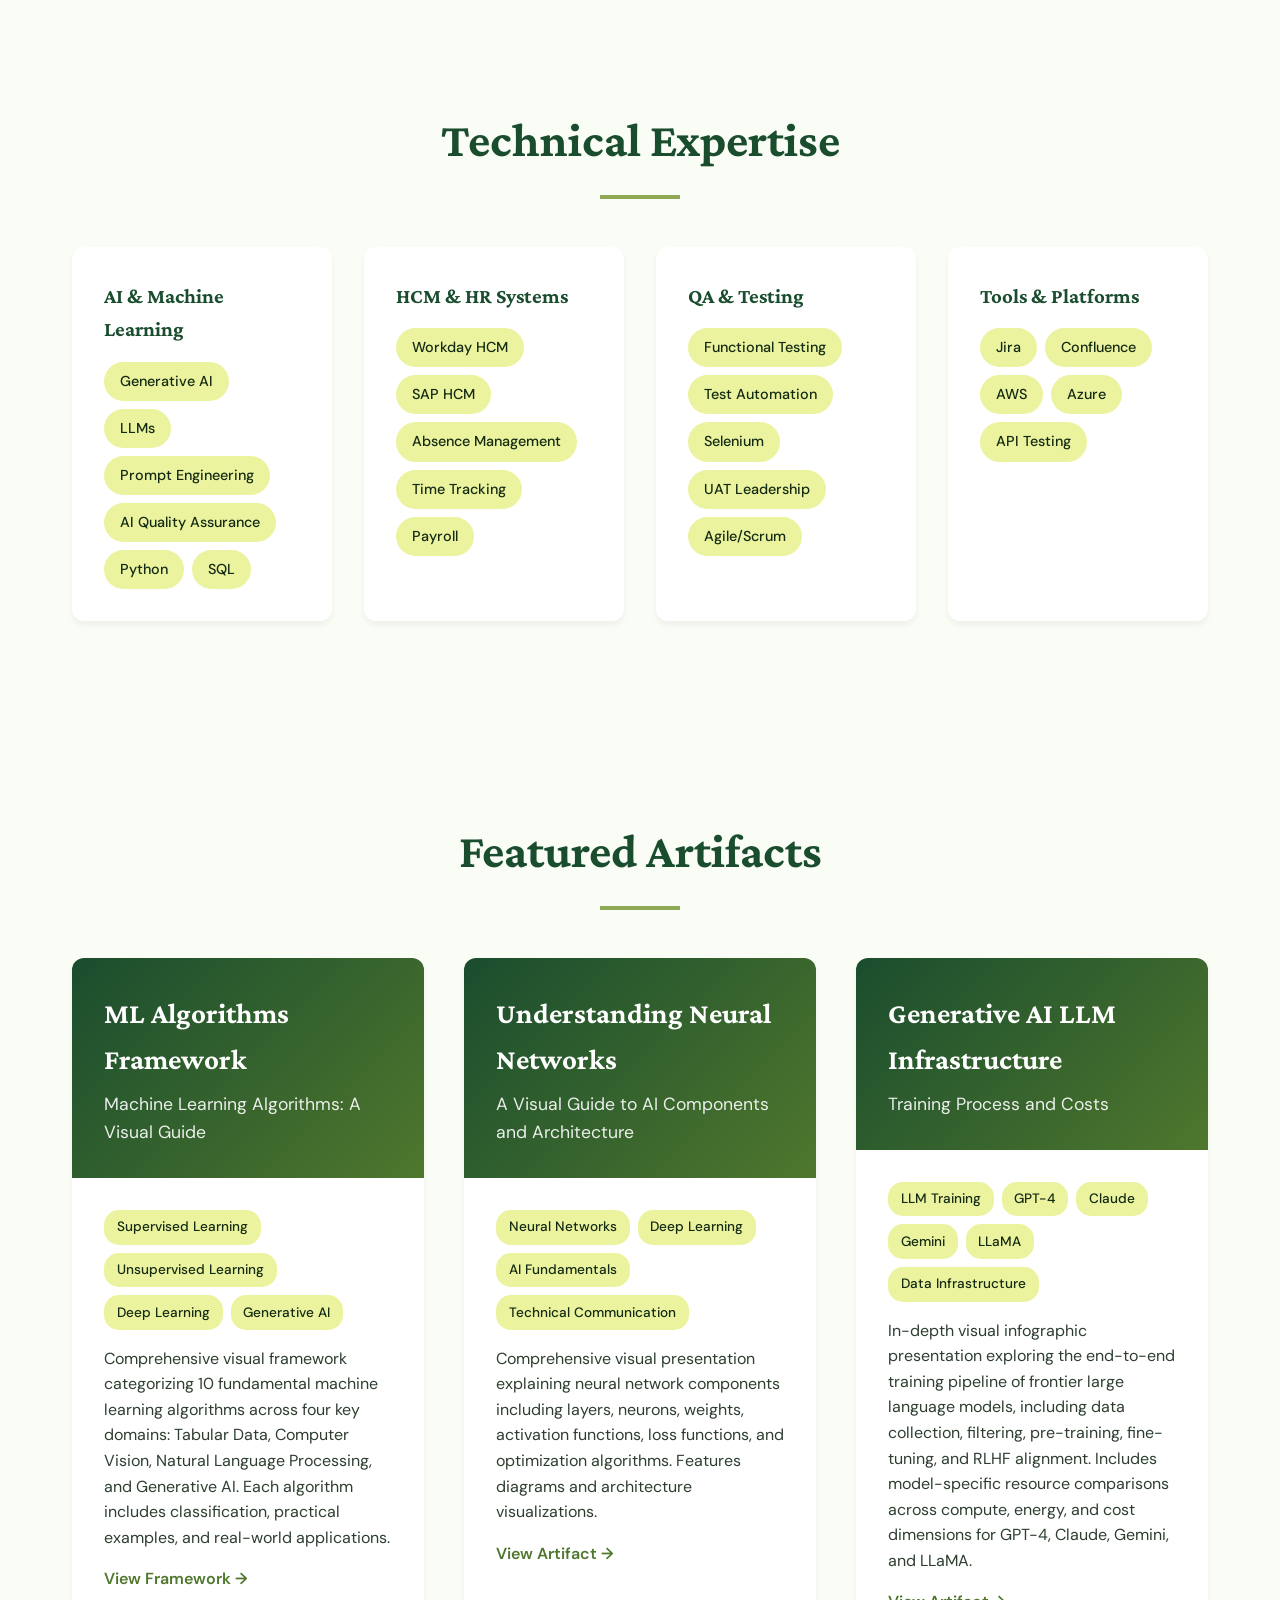
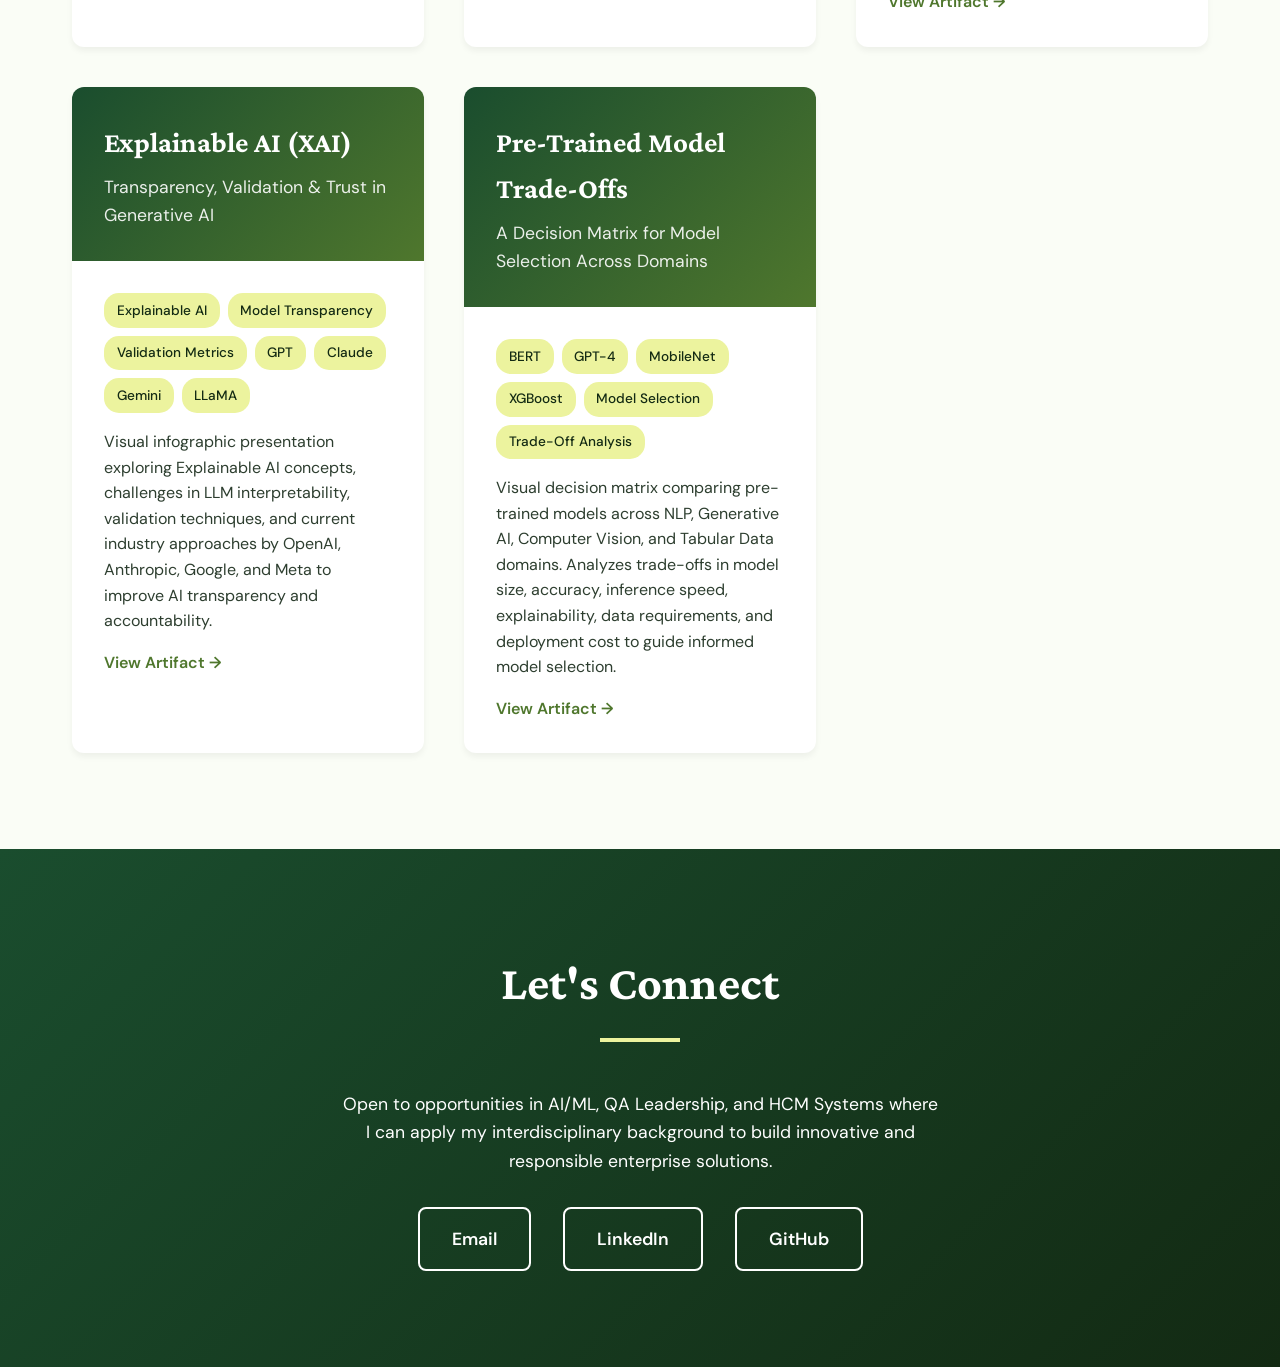
==== commit eac24a06: "Add files via upload" ====
--- a/index.html
+++ b/index.html
@@ -534,6 +534,27 @@
                     </div>
                 </div>
 
+                <!-- Artifact 5 -->
+                <div class="artifact-card">
+                    <div class="artifact-header">
+                        <h3>Pre-Trained Model Trade-Offs</h3>
+                        <p class="artifact-subtitle">A Decision Matrix for Model Selection Across Domains</p>
+                    </div>
+                    <div class="artifact-body">
+                        <div class="artifact-meta">
+                            <span class="meta-tag">BERT</span>
+                            <span class="meta-tag">GPT-4</span>
+                            <span class="meta-tag">MobileNet</span>
+                            <span class="meta-tag">XGBoost</span>
+                            <span class="meta-tag">Model Selection</span>
+                            <span class="meta-tag">Trade-Off Analysis</span>
+                        </div>
+                        <p>Visual decision matrix comparing pre-trained models across NLP, Generative AI, Computer Vision, and Tabular Data domains. Analyzes trade-offs in model size, accuracy, inference speed, explainability, data requirements, and deployment cost to guide informed model selection.</p>
+                        <a href="model-tradeoffs-artifact.html" class="artifact-link">View Artifact &rarr;</a>
+                    </div>
+                </div>
+
+
             </div>
         </div>
     </section>
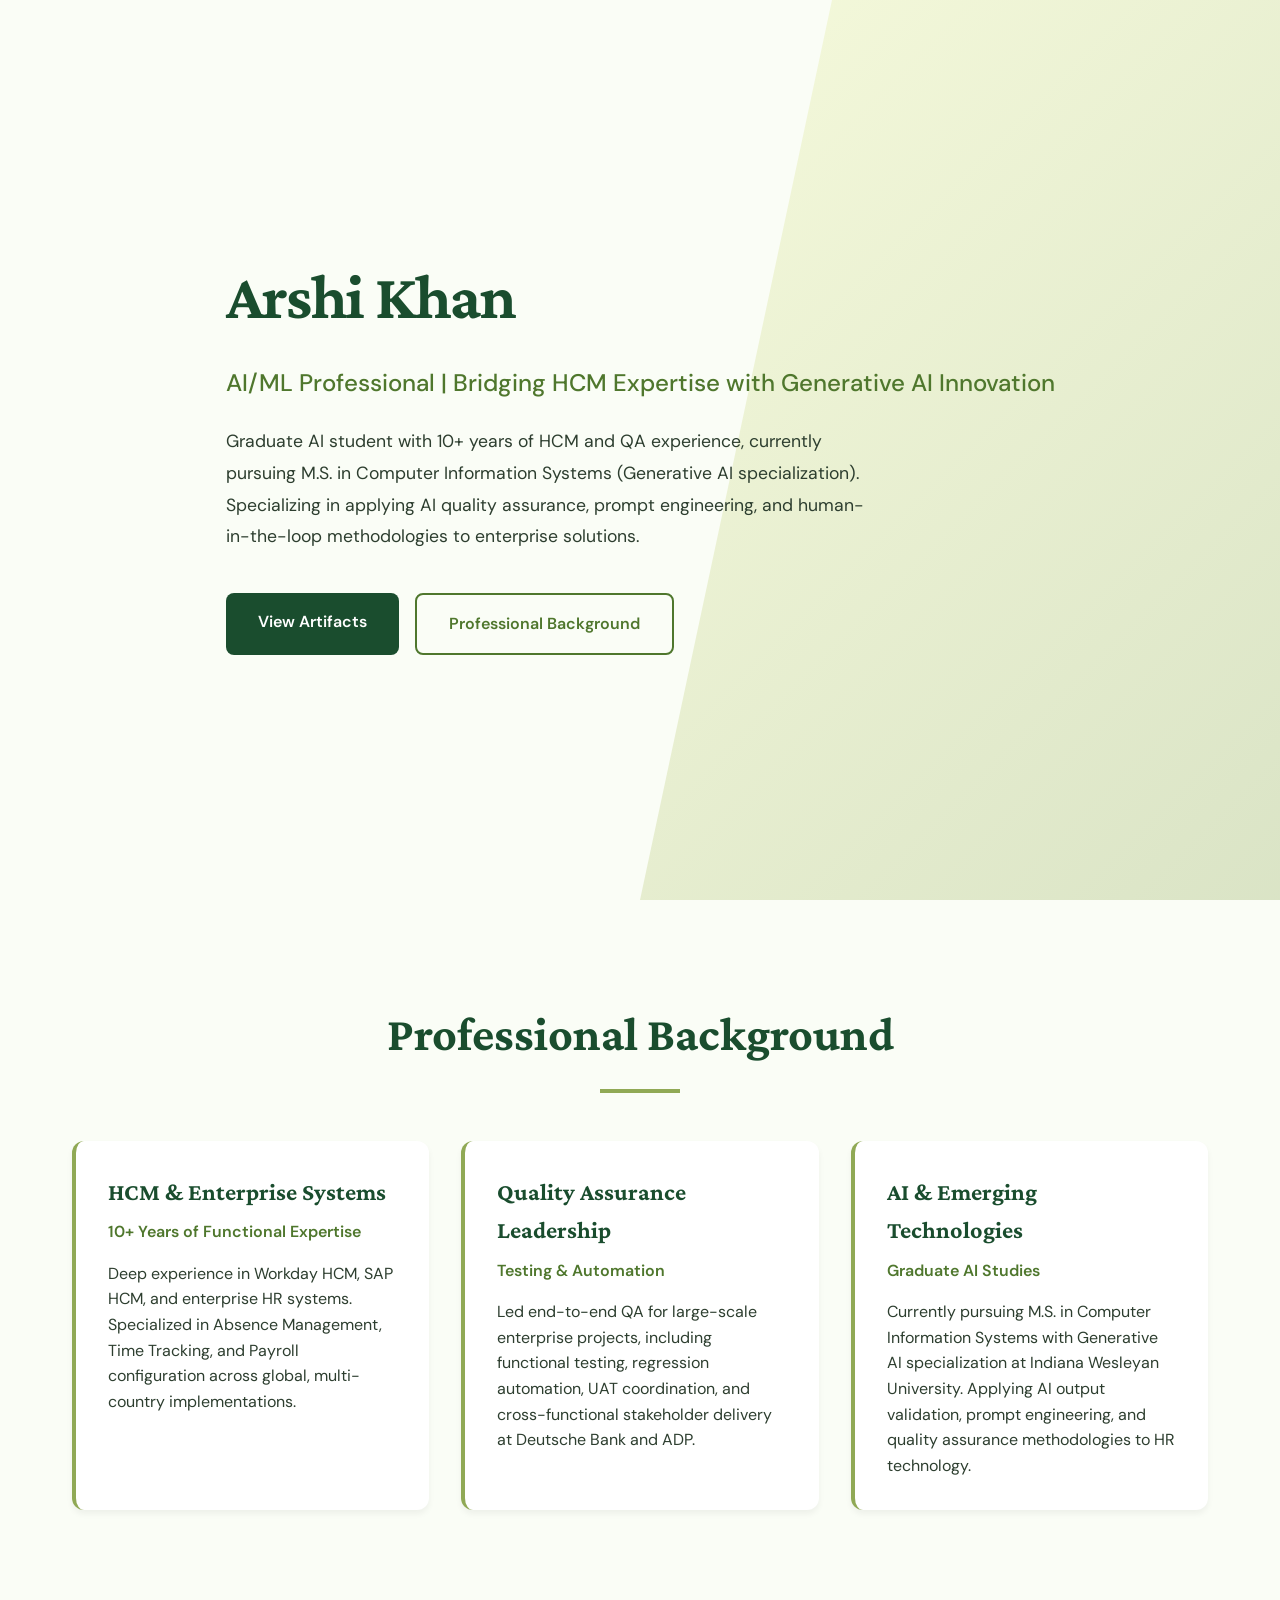
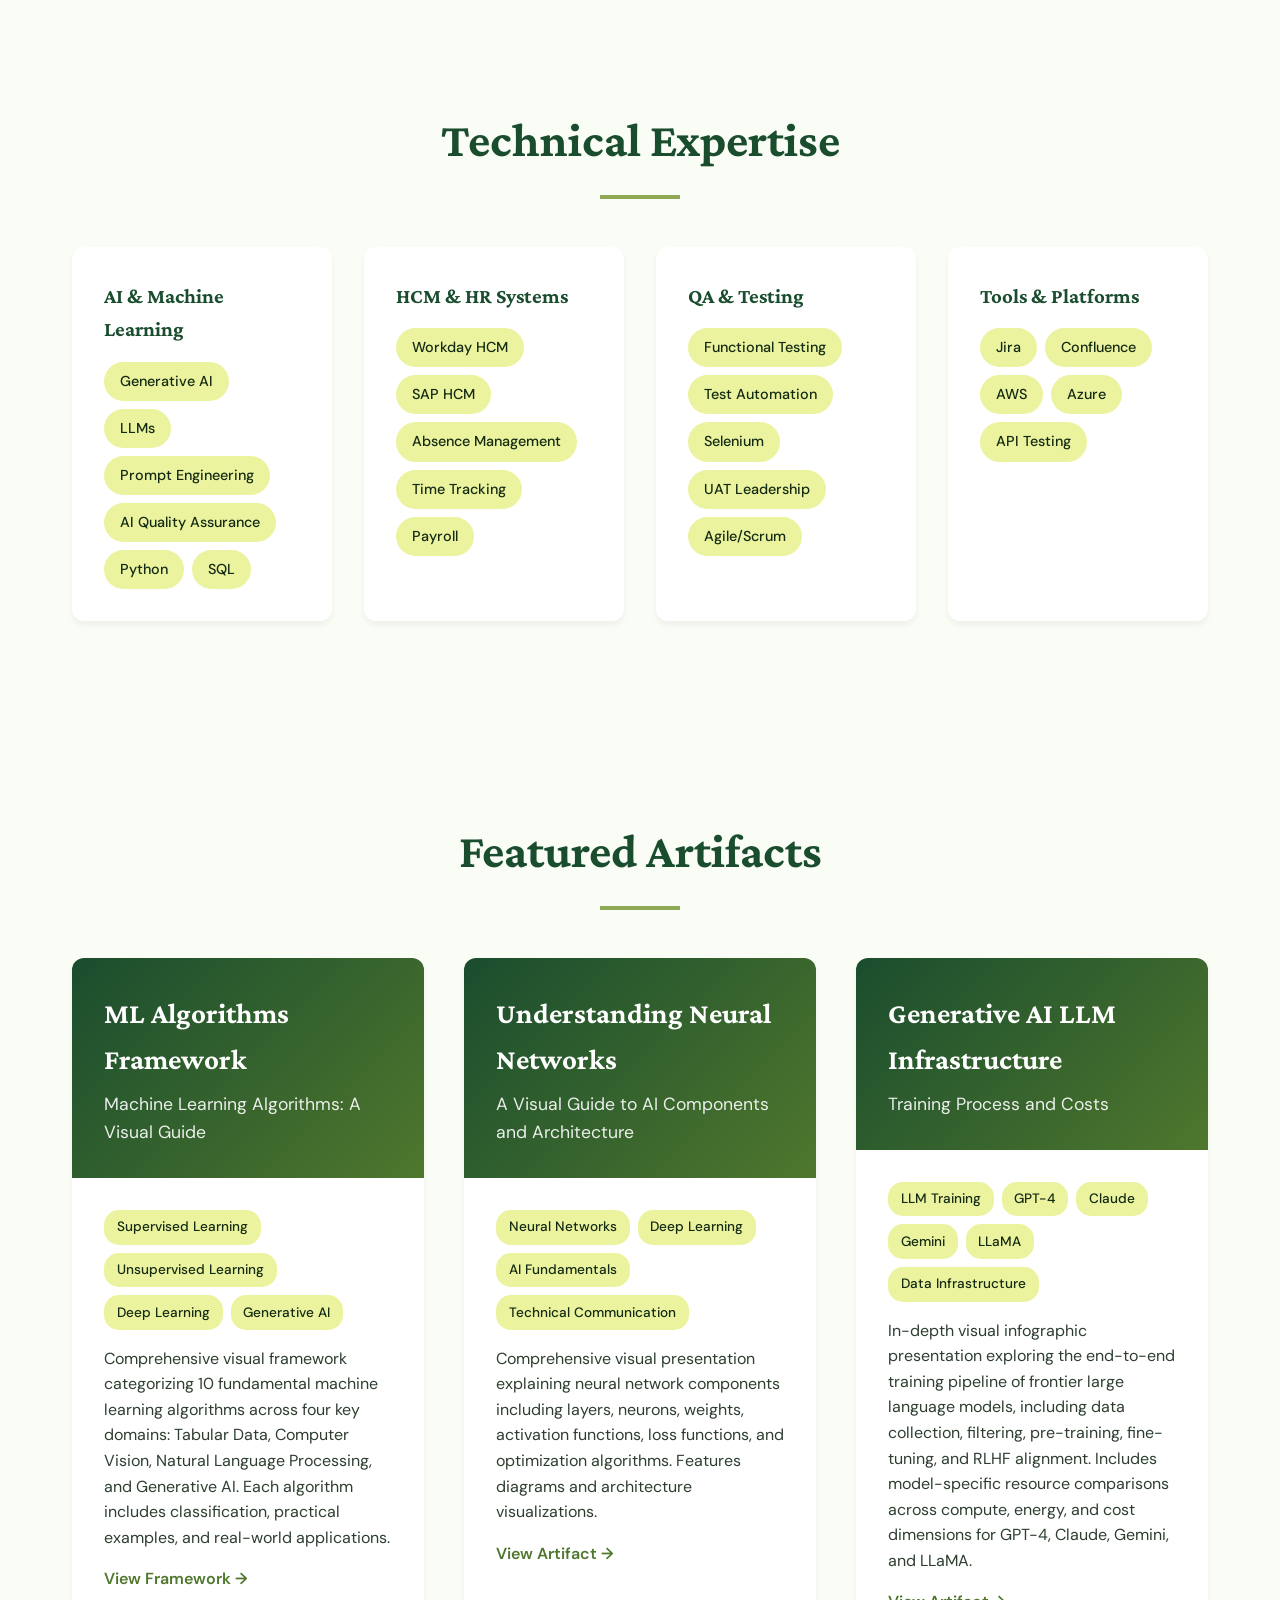
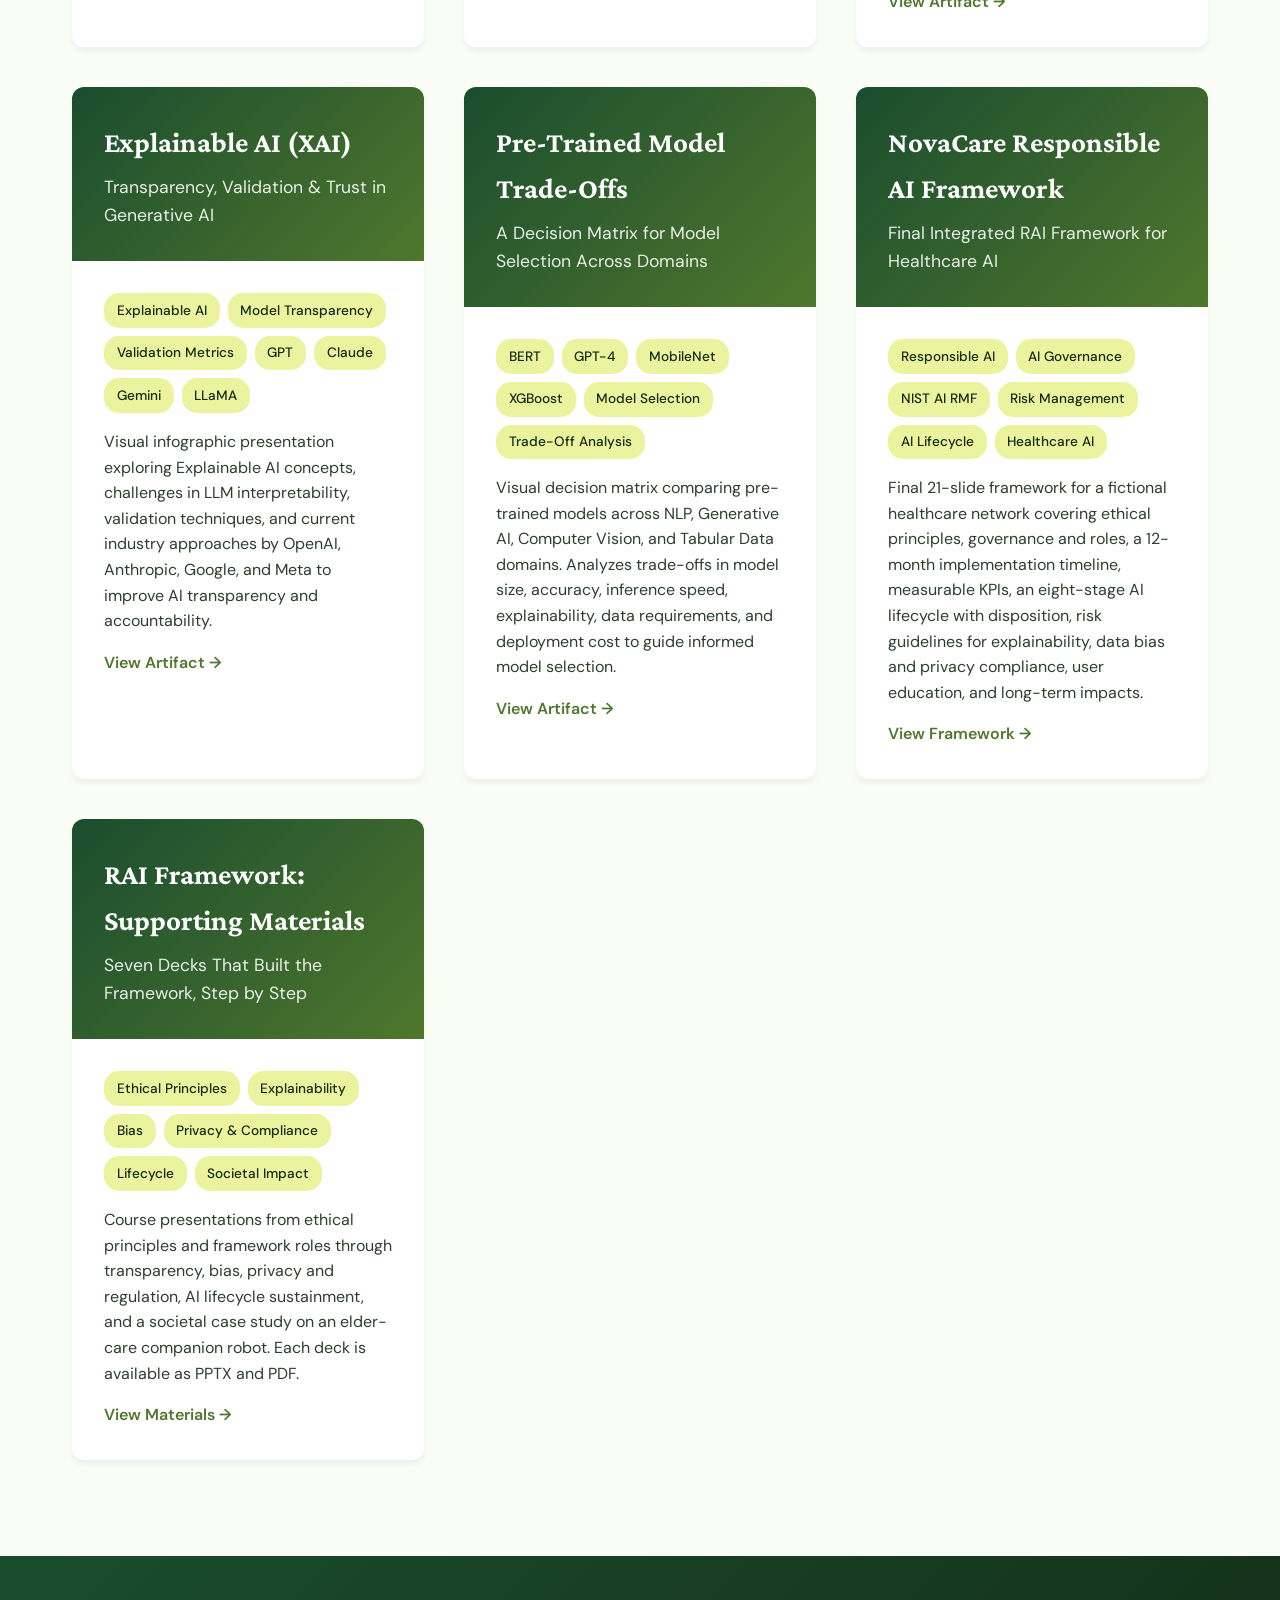
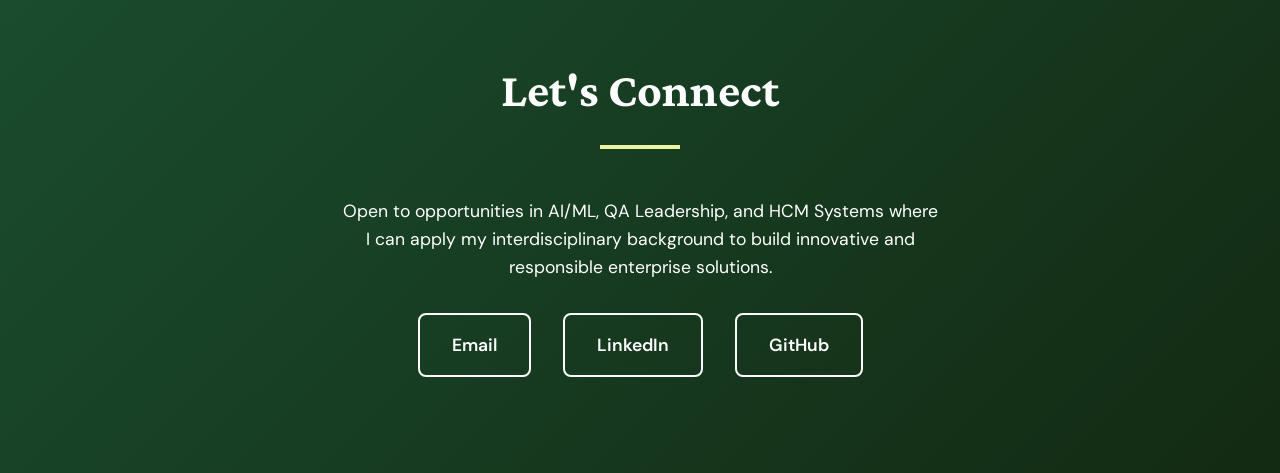
==== commit 8fb48249: "Add files via upload" ====
--- a/index.html
+++ b/index.html
@@ -554,6 +554,45 @@
                     </div>
                 </div>
 
+                <!-- Artifact 6 -->
+                <div class="artifact-card">
+                    <div class="artifact-header">
+                        <h3>NovaCare Responsible AI Framework</h3>
+                        <p class="artifact-subtitle">Final Integrated RAI Framework for Healthcare AI</p>
+                    </div>
+                    <div class="artifact-body">
+                        <div class="artifact-meta">
+                            <span class="meta-tag">Responsible AI</span>
+                            <span class="meta-tag">AI Governance</span>
+                            <span class="meta-tag">NIST AI RMF</span>
+                            <span class="meta-tag">Risk Management</span>
+                            <span class="meta-tag">AI Lifecycle</span>
+                            <span class="meta-tag">Healthcare AI</span>
+                        </div>
+                        <p>Final 21-slide framework for a fictional healthcare network covering ethical principles, governance and roles, a 12-month implementation timeline, measurable KPIs, an eight-stage AI lifecycle with disposition, risk guidelines for explainability, data bias and privacy compliance, user education, and long-term impacts.</p>
+                        <a href="rai-framework-final.html" class="artifact-link">View Framework &rarr;</a>
+                    </div>
+                </div>
+
+                <!-- Artifact 7 -->
+                <div class="artifact-card">
+                    <div class="artifact-header">
+                        <h3>RAI Framework: Supporting Materials</h3>
+                        <p class="artifact-subtitle">Seven Decks That Built the Framework, Step by Step</p>
+                    </div>
+                    <div class="artifact-body">
+                        <div class="artifact-meta">
+                            <span class="meta-tag">Ethical Principles</span>
+                            <span class="meta-tag">Explainability</span>
+                            <span class="meta-tag">Bias</span>
+                            <span class="meta-tag">Privacy &amp; Compliance</span>
+                            <span class="meta-tag">Lifecycle</span>
+                            <span class="meta-tag">Societal Impact</span>
+                        </div>
+                        <p>Course presentations from ethical principles and framework roles through transparency, bias, privacy and regulation, AI lifecycle sustainment, and a societal case study on an elder-care companion robot. Each deck is available as PPTX and PDF.</p>
+                        <a href="rai-supporting-materials.html" class="artifact-link">View Materials &rarr;</a>
+                    </div>
+                </div>
 
             </div>
         </div>
